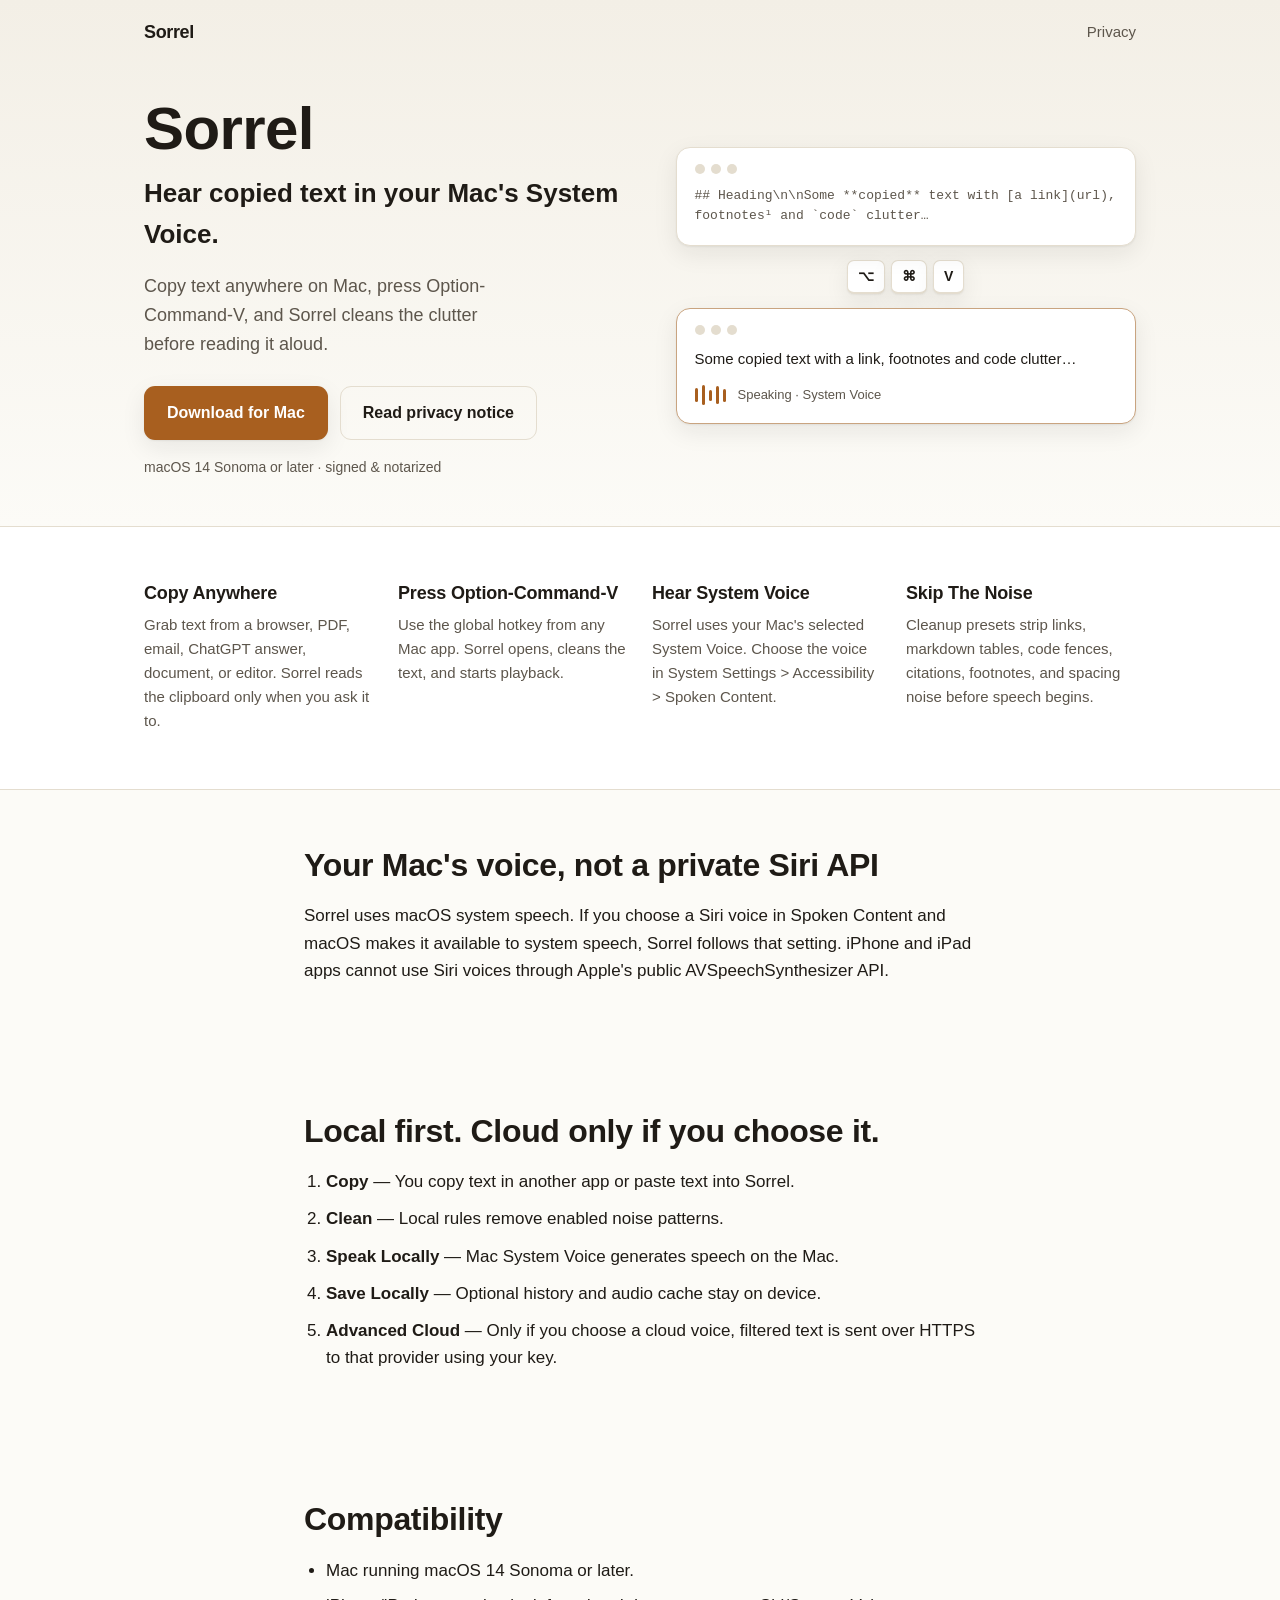
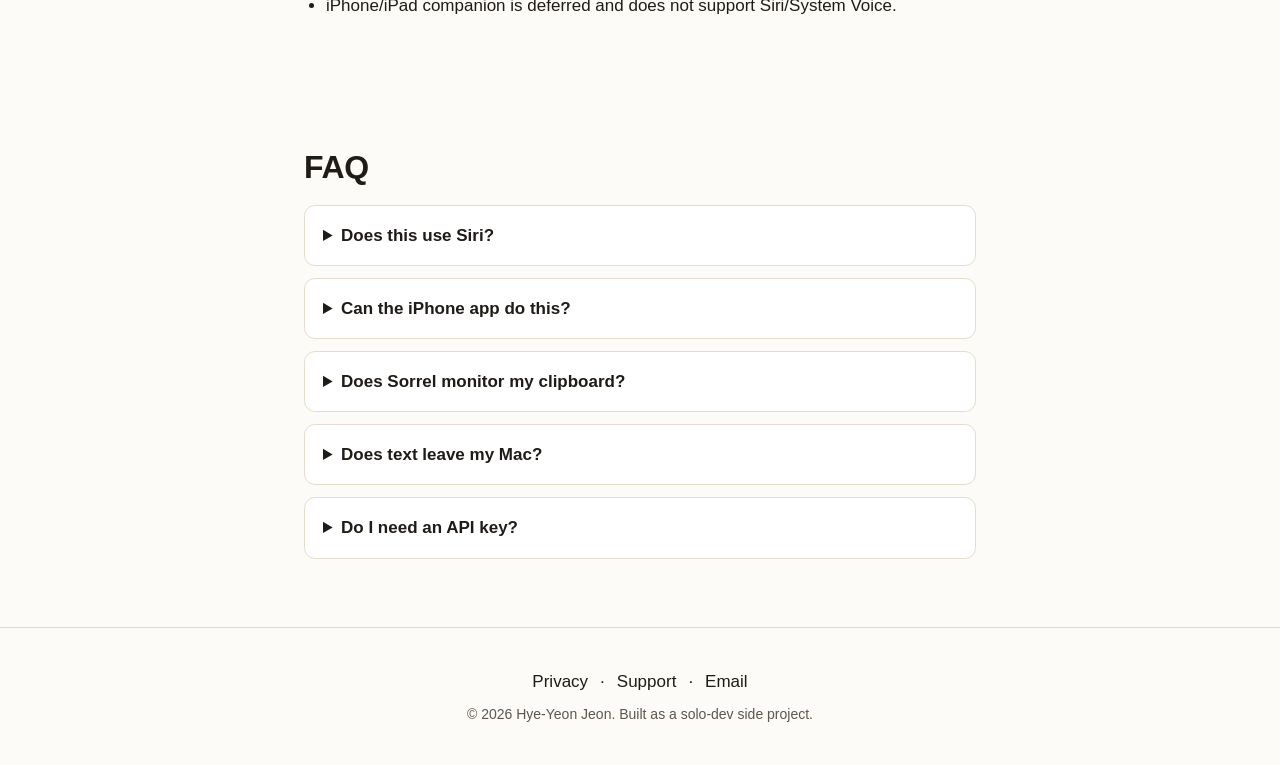
==== index.html @ 2a9714a9 "Sorrel landing page + downloads" ====
<!DOCTYPE html>
<html lang="en">
<head>
  <meta charset="UTF-8" />
  <meta name="viewport" content="width=device-width, initial-scale=1" />
  <title>Sorrel — Hear copied text in your Mac's System Voice</title>
  <meta name="description" content="Copy text anywhere on Mac, press Option-Command-V, and Sorrel cleans the clutter before reading it aloud in your Mac's selected System Voice." />
  <meta name="color-scheme" content="light dark" />
  <!-- Inline SVG favicon: a small speech/sound-wave glyph (no external file). -->
  <link rel="icon" href="data:image/svg+xml,%3Csvg xmlns='http://www.w3.org/2000/svg' viewBox='0 0 32 32'%3E%3Crect width='32' height='32' rx='7' fill='%23c47e3c'/%3E%3Cg fill='none' stroke='white' stroke-width='2.4' stroke-linecap='round'%3E%3Cpath d='M11 13v6'/%3E%3Cpath d='M16 9v14'/%3E%3Cpath d='M21 12v8'/%3E%3C/g%3E%3C/svg%3E" />
  <link rel="stylesheet" href="styles.css" />
</head>
<body>
  <a class="skip-link" href="#main">Skip to content</a>

  <header class="hero">
    <nav class="topbar" aria-label="Primary">
      <span class="wordmark">Sorrel</span>
      <a class="topbar-link" href="https://gist.github.com/CodeMonkeyDonkey/fe27798dce836ddfe4295ffdc6417165">Privacy</a>
    </nav>

    <div class="hero-inner">
      <div class="hero-copy">
        <h1>Sorrel</h1>
        <p class="subtitle">Hear copied text in your Mac's System Voice.</p>
        <p class="oneliner">Copy text anywhere on Mac, press Option-Command-V, and Sorrel cleans the clutter before reading it aloud.</p>
        <div class="cta-row">
          <a class="btn btn-primary" href="https://github.com/CodeMonkeyDonkey/sorrel-app/releases/latest/download/Sorrel.dmg">
            Download for Mac
          </a>
          <a class="btn btn-secondary" href="https://gist.github.com/CodeMonkeyDonkey/fe27798dce836ddfe4295ffdc6417165">
            Read privacy notice
          </a>
        </div>
        <p class="hero-note">macOS 14 Sonoma or later · signed &amp; notarized</p>
      </div>

      <!-- Self-contained CSS mockup of the workflow. Replace with a real
           screenshot (mac-hero-light.png / mac-hero-dark.png) when available. -->
      <div class="hero-mock" role="img"
           aria-label="A Mac window with copied article text, the Option-Command-V shortcut, and Sorrel reading the cleaned text aloud.">
        <div class="mock-window mock-source">
          <span class="mock-dots" aria-hidden="true"><i></i><i></i><i></i></span>
          <p class="mock-source-text">## Heading\n\nSome **copied** text with [a link](url),<br />footnotes¹ and `code` clutter…</p>
        </div>
        <div class="mock-key" aria-hidden="true"><kbd>⌥</kbd><kbd>⌘</kbd><kbd>V</kbd></div>
        <div class="mock-window mock-sorrel">
          <span class="mock-dots" aria-hidden="true"><i></i><i></i><i></i></span>
          <p class="mock-clean-text">Some copied text with a link, footnotes and code clutter…</p>
          <div class="mock-playing" aria-hidden="true">
            <span class="bar"></span><span class="bar"></span><span class="bar"></span><span class="bar"></span><span class="bar"></span>
            <span class="mock-playing-label">Speaking · System Voice</span>
          </div>
        </div>
      </div>
    </div>
  </header>

  <main id="main">
    <!-- Workflow band -->
    <section class="band" aria-labelledby="workflow-title">
      <h2 id="workflow-title" class="visually-hidden">How it works</h2>
      <ul class="workflow-grid">
        <li class="workflow-card">
          <h3>Copy Anywhere</h3>
          <p>Grab text from a browser, PDF, email, ChatGPT answer, document, or editor. Sorrel reads the clipboard only when you ask it to.</p>
        </li>
        <li class="workflow-card">
          <h3>Press Option-Command-V</h3>
          <p>Use the global hotkey from any Mac app. Sorrel opens, cleans the text, and starts playback.</p>
        </li>
        <li class="workflow-card">
          <h3>Hear System Voice</h3>
          <p>Sorrel uses your Mac's selected System Voice. Choose the voice in System Settings &gt; Accessibility &gt; Spoken Content.</p>
        </li>
        <li class="workflow-card">
          <h3>Skip The Noise</h3>
          <p>Cleanup presets strip links, markdown tables, code fences, citations, footnotes, and spacing noise before speech begins.</p>
        </li>
      </ul>
    </section>

    <!-- System Voice explanation -->
    <section class="prose" aria-labelledby="voice-title">
      <h2 id="voice-title">Your Mac's voice, not a private Siri API</h2>
      <p>Sorrel uses macOS system speech. If you choose a Siri voice in Spoken Content and macOS makes it available to system speech, Sorrel follows that setting. iPhone and iPad apps cannot use Siri voices through Apple's public AVSpeechSynthesizer API.</p>
    </section>

    <!-- Privacy flow -->
    <section class="prose" aria-labelledby="privacy-title">
      <h2 id="privacy-title">Local first. Cloud only if you choose it.</h2>
      <ol class="privacy-flow">
        <li><strong>Copy</strong> — You copy text in another app or paste text into Sorrel.</li>
        <li><strong>Clean</strong> — Local rules remove enabled noise patterns.</li>
        <li><strong>Speak Locally</strong> — Mac System Voice generates speech on the Mac.</li>
        <li><strong>Save Locally</strong> — Optional history and audio cache stay on device.</li>
        <li><strong>Advanced Cloud</strong> — Only if you choose a cloud voice, filtered text is sent over HTTPS to that provider using your key.</li>
      </ol>
    </section>

    <!-- Compatibility -->
    <section class="prose" aria-labelledby="compat-title">
      <h2 id="compat-title">Compatibility</h2>
      <ul class="plain-list">
        <li>Mac running macOS 14 Sonoma or later.</li>
        <li>iPhone/iPad companion is deferred and does not support Siri/System Voice.</li>
      </ul>
    </section>

    <!-- FAQ -->
    <section class="prose" aria-labelledby="faq-title">
      <h2 id="faq-title">FAQ</h2>
      <details>
        <summary>Does this use Siri?</summary>
        <p>Sorrel uses your Mac's selected System Voice. If that System Voice is a Siri voice and macOS exposes it to system speech, Sorrel follows that setting. It does not use a private Siri API.</p>
      </details>
      <details>
        <summary>Can the iPhone app do this?</summary>
        <p>No. Apple does not expose Siri voices to third-party iOS apps through AVSpeechSynthesizer. iOS can use Apple Enhanced/Premium voices, Personal Voice, or optional cloud voices.</p>
      </details>
      <details>
        <summary>Does Sorrel monitor my clipboard?</summary>
        <p>No. It reads the clipboard only when you paste, press the hotkey, use a command, or invoke a shortcut.</p>
      </details>
      <details>
        <summary>Does text leave my Mac?</summary>
        <p>Not for System Voice playback. Optional cloud voices send filtered text to the selected provider over HTTPS using your key.</p>
      </details>
      <details>
        <summary>Do I need an API key?</summary>
        <p>No. API keys are only for optional advanced cloud voices.</p>
      </details>
    </section>
  </main>

  <footer class="site-footer">
    <p class="footer-links">
      <a href="https://gist.github.com/CodeMonkeyDonkey/fe27798dce836ddfe4295ffdc6417165">Privacy</a>
      <span aria-hidden="true">·</span>
      <a href="mailto:me@julyskyfly.com">Support</a>
      <span aria-hidden="true">·</span>
      <a href="mailto:me@julyskyfly.com">Email</a>
    </p>
    <p class="copyright">© 2026 Hye-Yeon Jeon. Built as a solo-dev side project.</p>
  </footer>
</body>
</html>
---- styles.css ----
/* Sorrel landing page — plain CSS, system fonts, light + dark.
   No external fonts, no JS, no tracking. Accent echoes the app's warm palette. */

:root {
  --bg: #fcfbf7;
  --surface: #ffffff;
  --surface-2: #f3efe6;
  --text: #1f1b16;
  --text-muted: #5d564c;
  --border: #e4ddcf;
  --accent: #a85f1f;          /* AA-contrast warm accent on light */
  --accent-ink: #ffffff;
  --shadow: 0 1px 2px rgba(31, 27, 22, .06), 0 8px 24px rgba(31, 27, 22, .08);
  --radius: 14px;
  --maxw: 1040px;
  --font: -apple-system, BlinkMacSystemFont, "Segoe UI", Roboto, Helvetica, Arial, sans-serif;
}

@media (prefers-color-scheme: dark) {
  :root {
    --bg: #14110d;
    --surface: #1d1916;
    --surface-2: #24201b;
    --text: #f1ece3;
    --text-muted: #b7ad9e;
    --border: #322c25;
    --accent: #e0974a;        /* AA-contrast warm accent on dark */
    --accent-ink: #1a1206;
    --shadow: 0 1px 2px rgba(0, 0, 0, .4), 0 10px 30px rgba(0, 0, 0, .45);
  }
}

* { box-sizing: border-box; }

html { -webkit-text-size-adjust: 100%; }

body {
  margin: 0;
  font-family: var(--font);
  font-size: 17px;
  line-height: 1.6;
  color: var(--text);
  background: var(--bg);
  -webkit-font-smoothing: antialiased;
}

h1, h2, h3 { line-height: 1.2; letter-spacing: -0.01em; }

a { color: var(--accent); }

/* Focus + skip link (accessibility) */
:focus-visible { outline: 3px solid var(--accent); outline-offset: 2px; border-radius: 4px; }
.skip-link {
  position: absolute; left: -999px; top: 0;
  background: var(--accent); color: var(--accent-ink);
  padding: 10px 16px; border-radius: 0 0 8px 0; z-index: 10; text-decoration: none;
}
.skip-link:focus { left: 0; }

.visually-hidden {
  position: absolute !important; width: 1px; height: 1px;
  padding: 0; margin: -1px; overflow: hidden; clip: rect(0 0 0 0); white-space: nowrap; border: 0;
}

/* ---------- Hero ---------- */
.hero {
  background: linear-gradient(180deg, var(--surface-2), var(--bg));
  border-bottom: 1px solid var(--border);
  padding-bottom: 48px;
}
.topbar {
  max-width: var(--maxw); margin: 0 auto; padding: 18px 24px;
  display: flex; align-items: center; justify-content: space-between;
}
.wordmark { font-weight: 700; font-size: 18px; letter-spacing: -0.02em; }
.topbar-link { font-size: 15px; color: var(--text-muted); text-decoration: none; }
.topbar-link:hover { color: var(--text); }

.hero-inner {
  max-width: var(--maxw); margin: 0 auto; padding: 28px 24px 0;
  display: grid; grid-template-columns: 1.05fr 1fr; gap: 48px; align-items: center;
}
.hero-copy h1 { font-size: clamp(40px, 6vw, 60px); margin: 0 0 8px; }
.subtitle { font-size: clamp(20px, 2.6vw, 26px); font-weight: 600; margin: 0 0 16px; }
.oneliner { font-size: 18px; color: var(--text-muted); margin: 0 0 28px; max-width: 38ch; }

.cta-row { display: flex; flex-wrap: wrap; gap: 12px; align-items: center; }
.btn {
  display: inline-block; font-weight: 600; font-size: 16px; text-decoration: none;
  padding: 13px 22px; border-radius: 11px; border: 1px solid transparent; transition: transform .04s ease;
}
.btn:active { transform: translateY(1px); }
.btn-primary { background: var(--accent); color: var(--accent-ink); box-shadow: var(--shadow); }
.btn-primary:hover { filter: brightness(1.05); }
.btn-secondary { background: transparent; color: var(--text); border-color: var(--border); }
.btn-secondary:hover { background: var(--surface); }
.hero-note { font-size: 14px; color: var(--text-muted); margin: 16px 0 0; }

/* Hero mockup (CSS-only; swap for a real screenshot later) */
.hero-mock { display: grid; gap: 14px; }
.mock-window {
  background: var(--surface); border: 1px solid var(--border); border-radius: var(--radius);
  box-shadow: var(--shadow); padding: 16px 18px 18px; position: relative;
}
.mock-dots { display: flex; gap: 6px; margin-bottom: 12px; }
.mock-dots i { width: 10px; height: 10px; border-radius: 50%; background: var(--border); display: block; }
.mock-source-text { font-family: ui-monospace, "SF Mono", Menlo, monospace; font-size: 13px; color: var(--text-muted); margin: 0; white-space: pre-wrap; }
.mock-sorrel { border-color: color-mix(in srgb, var(--accent) 45%, var(--border)); }
.mock-clean-text { font-size: 15px; margin: 0 0 14px; }
.mock-key { display: flex; gap: 6px; justify-content: center; }
.mock-key kbd {
  font-family: var(--font); font-size: 14px; font-weight: 600;
  background: var(--surface); border: 1px solid var(--border); border-bottom-width: 2px;
  border-radius: 7px; padding: 4px 10px; color: var(--text); box-shadow: var(--shadow);
}
.mock-playing { display: flex; align-items: center; gap: 4px; }
.mock-playing .bar { width: 3px; height: 14px; background: var(--accent); border-radius: 2px; animation: eq 1s ease-in-out infinite; }
.mock-playing .bar:nth-child(2) { animation-delay: .15s; height: 20px; }
.mock-playing .bar:nth-child(3) { animation-delay: .3s; height: 11px; }
.mock-playing .bar:nth-child(4) { animation-delay: .45s; height: 18px; }
.mock-playing .bar:nth-child(5) { animation-delay: .6s; height: 13px; }
.mock-playing-label { font-size: 13px; color: var(--text-muted); margin-left: 8px; }
@keyframes eq { 0%, 100% { transform: scaleY(.5); } 50% { transform: scaleY(1); } }
@media (prefers-reduced-motion: reduce) { .mock-playing .bar { animation: none; } }

/* ---------- Workflow band ---------- */
.band { background: var(--surface); border-bottom: 1px solid var(--border); }
.workflow-grid {
  max-width: var(--maxw); margin: 0 auto; padding: 56px 24px; list-style: none;
  display: grid; grid-template-columns: repeat(4, 1fr); gap: 24px;
}
.workflow-card h3 { font-size: 18px; margin: 0 0 8px; }
.workflow-card p { font-size: 15px; color: var(--text-muted); margin: 0; }

/* ---------- Prose sections ---------- */
.prose { max-width: 720px; margin: 0 auto; padding: 56px 24px; }
.prose h2 { font-size: clamp(24px, 3.4vw, 32px); margin: 0 0 18px; }
.prose p { margin: 0 0 16px; }
.privacy-flow { padding-left: 22px; }
.privacy-flow li { margin-bottom: 10px; }
.plain-list { padding-left: 22px; }
.plain-list li { margin-bottom: 8px; }

details {
  border: 1px solid var(--border); border-radius: 11px; padding: 4px 18px; margin-bottom: 12px; background: var(--surface);
}
summary { font-weight: 600; cursor: pointer; padding: 12px 0; list-style-position: inside; }
details[open] summary { border-bottom: 1px solid var(--border); margin-bottom: 12px; }
details p { color: var(--text-muted); margin: 0 0 14px; }

/* ---------- Footer ---------- */
.site-footer { border-top: 1px solid var(--border); padding: 40px 24px; text-align: center; }
.footer-links { margin: 0 0 8px; display: flex; gap: 12px; justify-content: center; flex-wrap: wrap; }
.footer-links a { color: var(--text); text-decoration: none; }
.footer-links a:hover { color: var(--accent); text-decoration: underline; }
.copyright { font-size: 14px; color: var(--text-muted); margin: 0; }

/* ---------- Responsive ---------- */
@media (max-width: 860px) {
  .hero-inner { grid-template-columns: 1fr; gap: 36px; }
  .workflow-grid { grid-template-columns: repeat(2, 1fr); }
}
@media (max-width: 520px) {
  .workflow-grid { grid-template-columns: 1fr; padding: 40px 24px; }
  .cta-row { flex-direction: column; align-items: stretch; }
  .btn { text-align: center; }
}
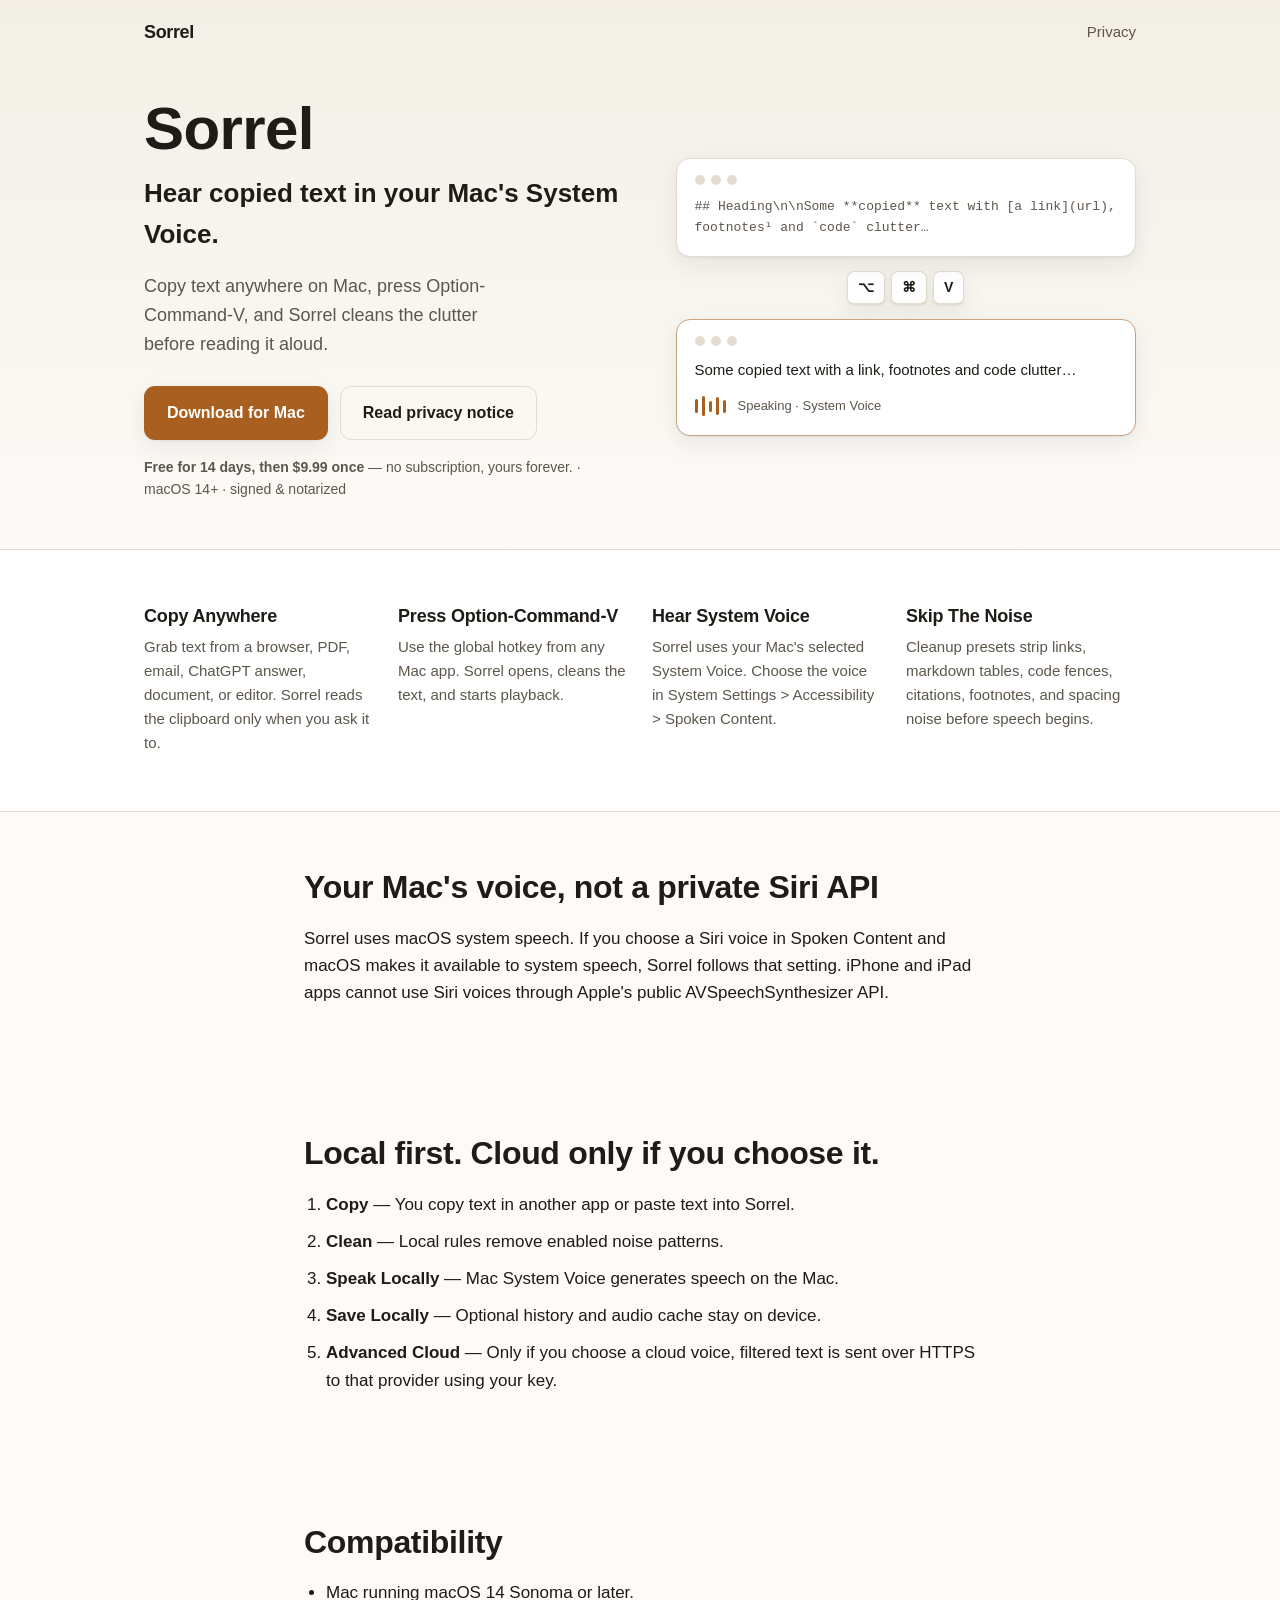
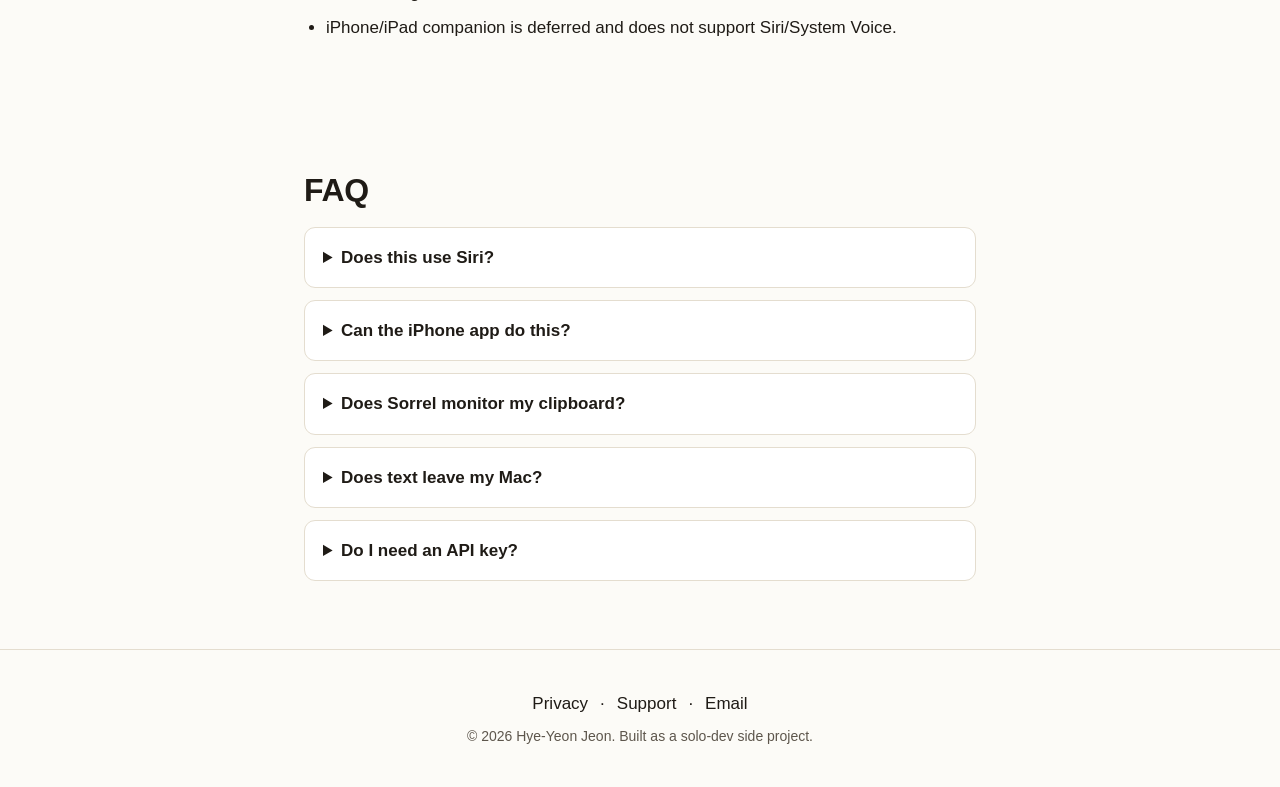
==== commit 50e960e1: "Update landing page: free-trial + price line" ====
--- a/index.html
+++ b/index.html
@@ -32,7 +32,7 @@
             Read privacy notice
           </a>
         </div>
-        <p class="hero-note">macOS 14 Sonoma or later · signed &amp; notarized</p>
+        <p class="hero-note"><strong>Free for 14 days, then $9.99 once</strong> — no subscription, yours forever. · macOS 14+ · signed &amp; notarized</p>
       </div>
 
       <!-- Self-contained CSS mockup of the workflow. Replace with a real
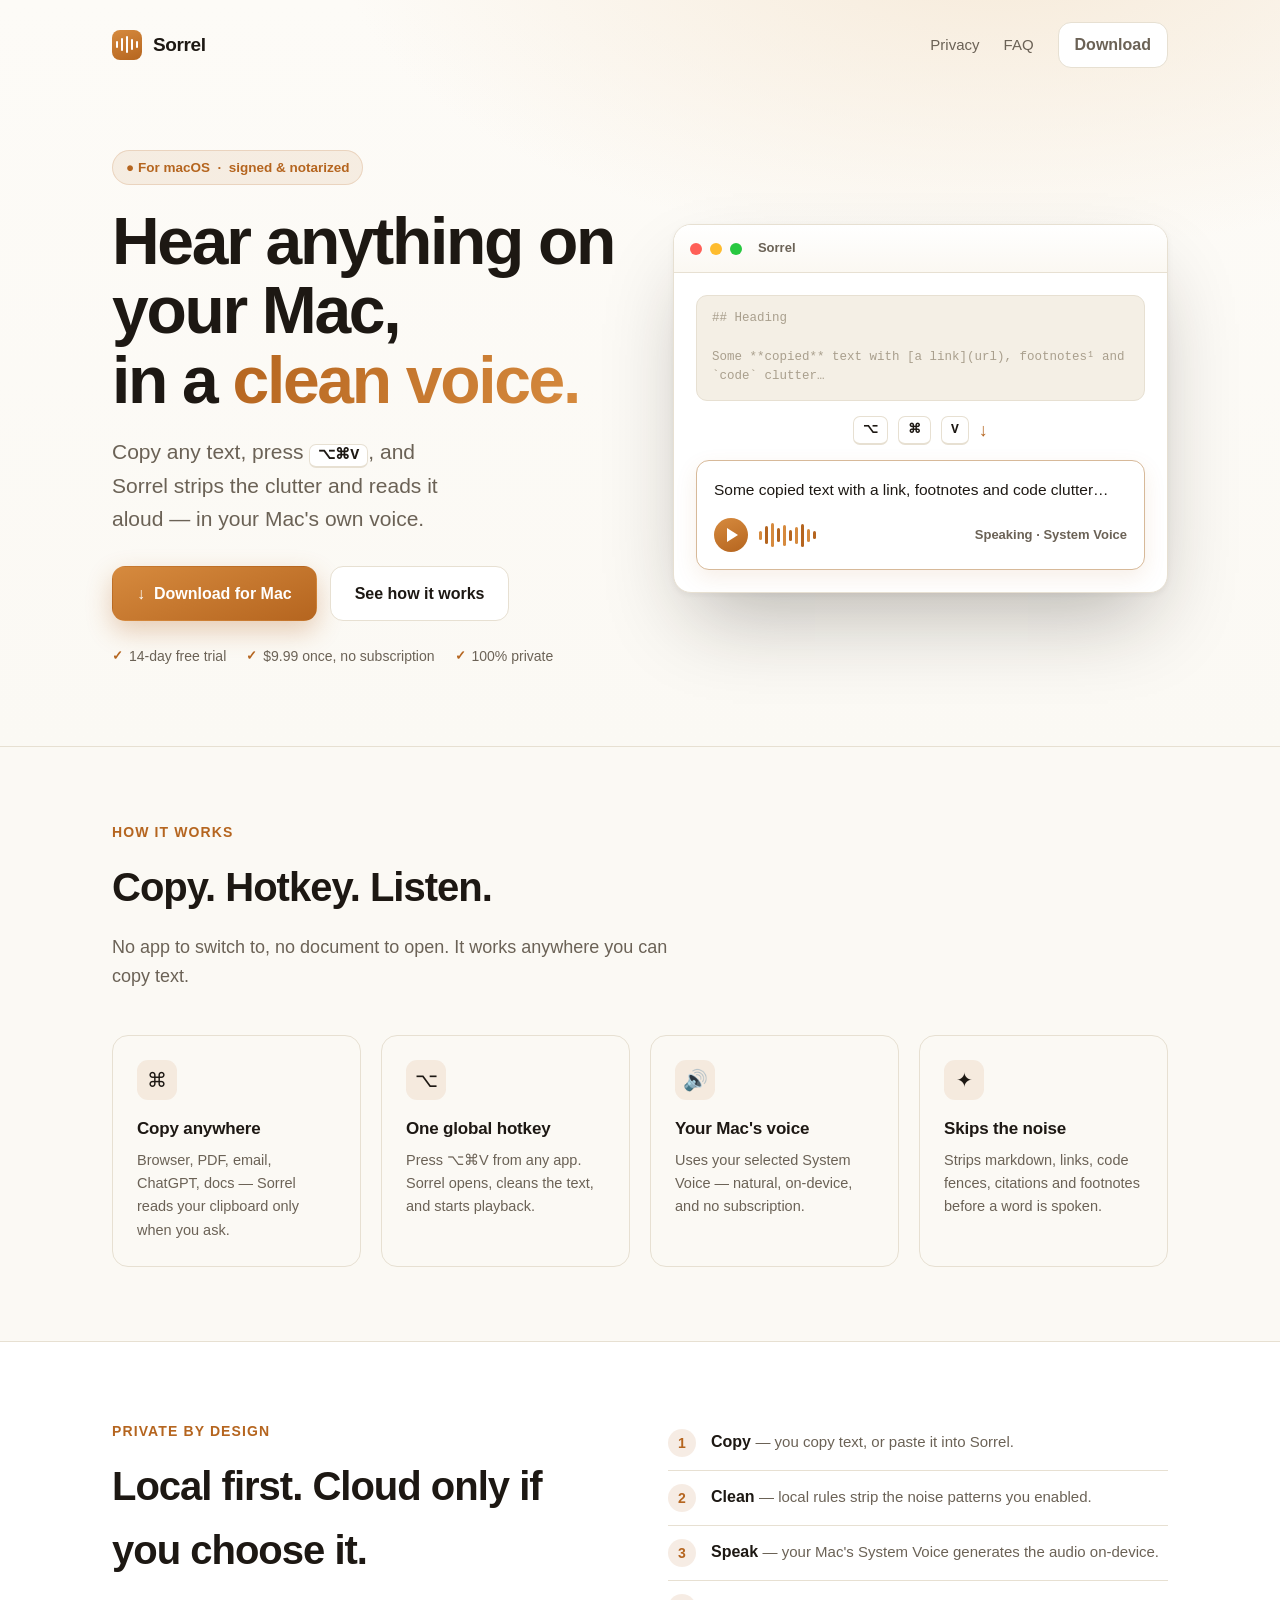
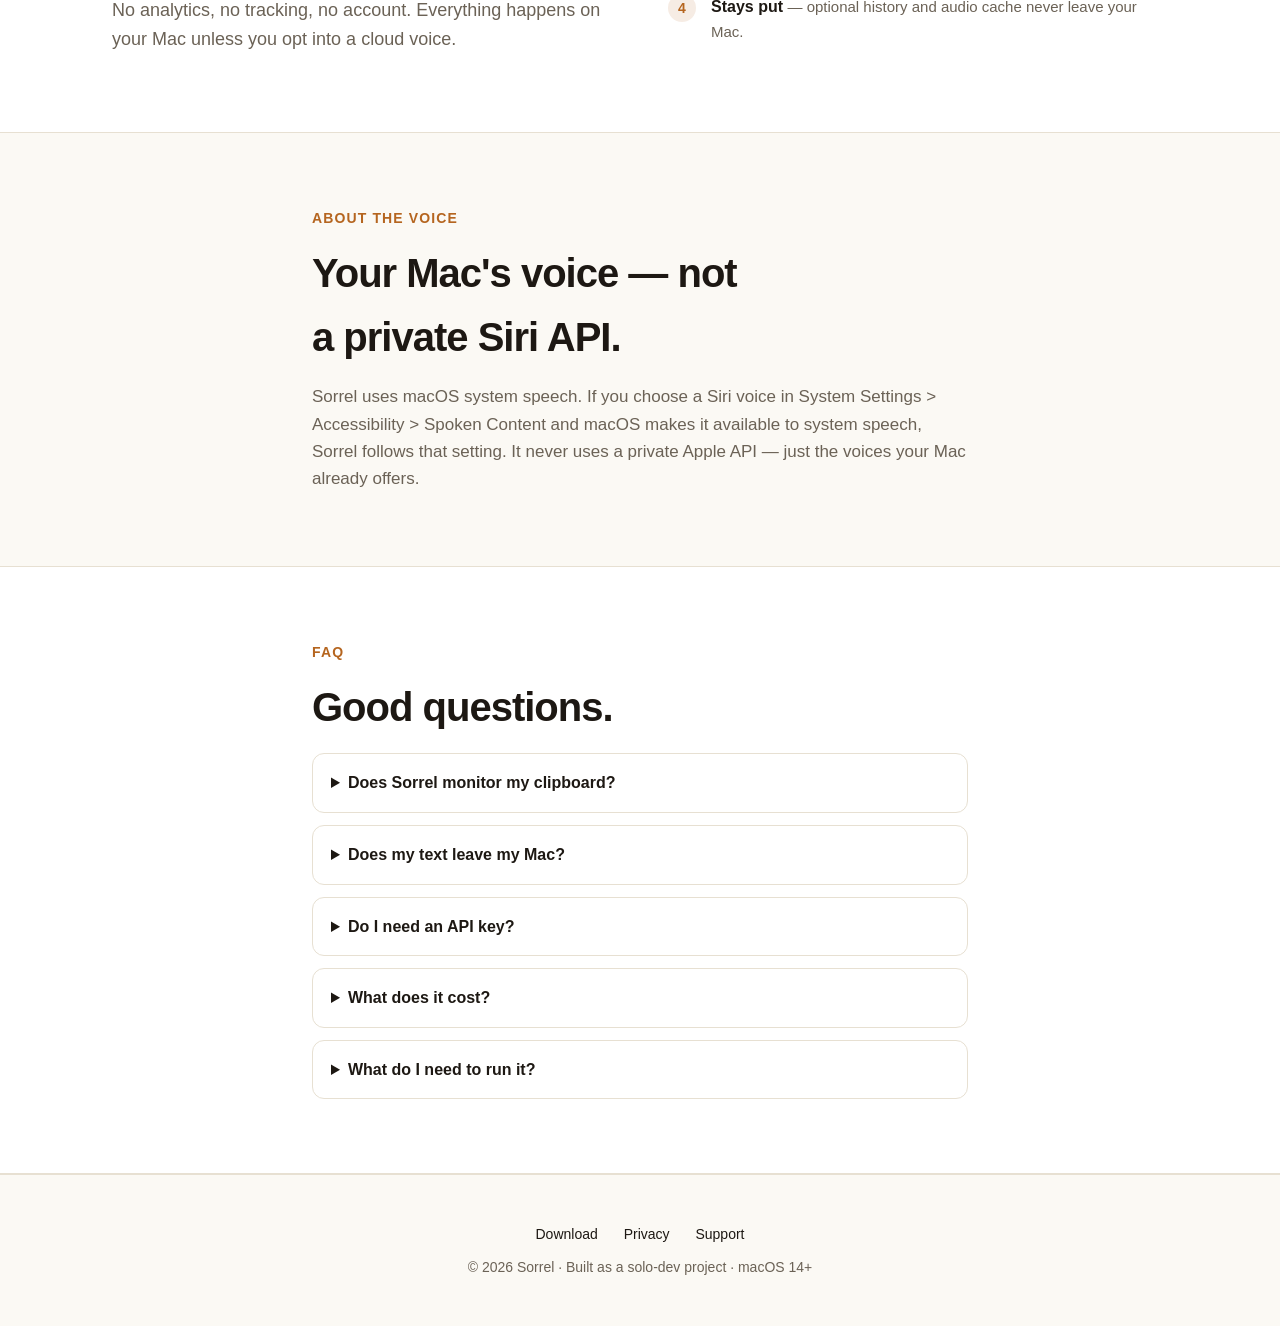
==== commit b9130793: "Premium landing page redesign" ====
--- a/index.html
+++ b/index.html
@@ -1,147 +1,221 @@
 <!DOCTYPE html>
-<html lang="en">
-<head>
+<html lang="en"><head>
   <meta charset="UTF-8" />
   <meta name="viewport" content="width=device-width, initial-scale=1" />
   <title>Sorrel — Hear copied text in your Mac's System Voice</title>
-  <meta name="description" content="Copy text anywhere on Mac, press Option-Command-V, and Sorrel cleans the clutter before reading it aloud in your Mac's selected System Voice." />
-  <meta name="color-scheme" content="light dark" />
-  <!-- Inline SVG favicon: a small speech/sound-wave glyph (no external file). -->
-  <link rel="icon" href="data:image/svg+xml,%3Csvg xmlns='http://www.w3.org/2000/svg' viewBox='0 0 32 32'%3E%3Crect width='32' height='32' rx='7' fill='%23c47e3c'/%3E%3Cg fill='none' stroke='white' stroke-width='2.4' stroke-linecap='round'%3E%3Cpath d='M11 13v6'/%3E%3Cpath d='M16 9v14'/%3E%3Cpath d='M21 12v8'/%3E%3C/g%3E%3C/svg%3E" />
-  <link rel="stylesheet" href="styles.css" />
-</head>
+  <meta name="description" content="Copy text anywhere on Mac, press Option-Command-V, and Sorrel strips the clutter before reading it aloud in your Mac's own voice. Free for 14 days, then $9.99 once — no subscription, fully private." />
+  <meta name="color-scheme" content="light" />
+  <link rel="canonical" href="https://sorrelreader.com/" />
+  <meta property="og:type" content="website" />
+  <meta property="og:url" content="https://sorrelreader.com/" />
+  <meta property="og:title" content="Sorrel — Hear copied text in your Mac's System Voice" />
+  <meta property="og:description" content="Copy any text on Mac, press ⌥⌘V, and Sorrel reads it aloud — clutter stripped. Free for 14 days, then $9.99 once, no subscription." />
+  <meta property="og:image" content="https://sorrelreader.com/og-image.png" />
+  <meta name="twitter:card" content="summary_large_image" />
+  <meta name="twitter:title" content="Sorrel — Hear copied text in your Mac's System Voice" />
+  <meta name="twitter:description" content="Press ⌥⌘V and Sorrel reads any copied text aloud — clutter stripped. $9.99 once, no subscription, fully private." />
+  <meta name="twitter:image" content="https://sorrelreader.com/og-image.png" />
+  <link rel="icon" href="data:image/svg+xml,%3Csvg xmlns='http://www.w3.org/2000/svg' viewBox='0 0 32 32'%3E%3Crect width='32' height='32' rx='8' fill='%23b5651f'/%3E%3Cg fill='none' stroke='white' stroke-width='2.4' stroke-linecap='round'%3E%3Cpath d='M11 13v6'/%3E%3Cpath d='M16 9v14'/%3E%3Cpath d='M21 12v8'/%3E%3C/g%3E%3C/svg%3E" />
+<style>
+  :root{
+    --bg:#fbf9f4;--surface:#ffffff;--surface-2:#f4efe5;--ink:#1d1813;--muted:#6b6256;
+    --border:#e7e0d2;--accent:#b5651f;--accent-2:#d68a3e;--accent-ink:#fff;
+    --font:-apple-system,BlinkMacSystemFont,"SF Pro Display","Segoe UI",Roboto,Helvetica,Arial,sans-serif;
+    --mono:ui-monospace,"SF Mono",Menlo,monospace;--maxw:1120px;
+  }
+  *{box-sizing:border-box;margin:0;padding:0;}
+  body{font-family:var(--font);color:var(--ink);background:var(--bg);-webkit-font-smoothing:antialiased;line-height:1.6;}
+  a{color:var(--accent);}
+  .wrap{max-width:var(--maxw);margin:0 auto;padding:0 32px;}
+  .skip{position:absolute;left:-999px;}.skip:focus{left:8px;top:8px;background:var(--accent);color:#fff;padding:10px 14px;border-radius:8px;z-index:20;text-decoration:none;}
+  :focus-visible{outline:3px solid var(--accent);outline-offset:2px;border-radius:4px;}
+
+  nav{display:flex;align-items:center;justify-content:space-between;padding:22px 0;}
+  .brand{display:flex;align-items:center;gap:11px;font-weight:700;font-size:19px;letter-spacing:-.02em;color:var(--ink);text-decoration:none;}
+  .brand .ico{width:30px;height:30px;border-radius:8px;background:linear-gradient(160deg,var(--accent-2),var(--accent));display:flex;align-items:center;justify-content:center;}
+  .brand .ico span{display:flex;gap:2.5px;align-items:center;}
+  .brand .ico i{width:2.6px;border-radius:2px;background:#fff;display:block;}
+  .brand .ico i:nth-child(1){height:7px}.brand .ico i:nth-child(2){height:13px}.brand .ico i:nth-child(3){height:17px}.brand .ico i:nth-child(4){height:11px}.brand .ico i:nth-child(5){height:7px}
+  .nav-links{display:flex;align-items:center;gap:24px;font-size:15px;}
+  .nav-links a{color:var(--muted);text-decoration:none;}.nav-links a:hover{color:var(--ink);}
+
+  .hero{position:relative;overflow:hidden;border-bottom:1px solid var(--border);
+        background:radial-gradient(1100px 520px at 78% -8%,#f6ead9 0%,rgba(246,234,217,0) 60%),linear-gradient(180deg,#fdfbf7,var(--bg));}
+  .hero-grid{display:grid;grid-template-columns:1.02fr 1fr;gap:56px;align-items:center;padding:60px 0 78px;}
+  .eyebrow{display:inline-flex;align-items:center;gap:8px;font-size:13.5px;font-weight:600;color:var(--accent);
+           background:rgba(181,101,31,.09);border:1px solid rgba(181,101,31,.18);padding:6px 13px;border-radius:999px;margin-bottom:22px;}
+  h1{font-size:clamp(42px,5.2vw,66px);line-height:1.05;letter-spacing:-.035em;font-weight:800;margin-bottom:20px;}
+  h1 .grad{background:linear-gradient(120deg,var(--accent),var(--accent-2));-webkit-background-clip:text;background-clip:text;color:transparent;}
+  .lede{font-size:21px;color:var(--muted);max-width:31ch;margin-bottom:30px;}
+  .lede kbd{font-family:var(--mono);font-size:15px;font-weight:700;color:var(--ink);background:#fff;border:1px solid var(--border);border-bottom-width:2px;border-radius:7px;padding:2px 8px;}
+  .cta{display:flex;gap:13px;align-items:center;flex-wrap:wrap;}
+  .btn{font-weight:650;font-size:16px;text-decoration:none;padding:14px 24px;border-radius:13px;border:1px solid transparent;display:inline-flex;align-items:center;gap:9px;transition:transform .05s ease;}
+  .btn:active{transform:translateY(1px);}
+  .btn-primary{background:linear-gradient(160deg,var(--accent-2),var(--accent));color:var(--accent-ink);box-shadow:0 10px 26px rgba(181,101,31,.30);}
+  .btn-ghost{background:#fff;color:var(--ink);border-color:var(--border);}
+  .trust{margin-top:24px;font-size:14px;color:var(--muted);display:flex;gap:9px 20px;flex-wrap:wrap;}
+  .ti{display:inline-flex;align-items:center;gap:6px;white-space:nowrap;}
+  .ti b{color:var(--accent);font-weight:800;font-size:13px;}
+
+  .app{background:var(--surface);border:1px solid var(--border);border-radius:18px;box-shadow:0 2px 6px rgba(31,24,15,.05),0 40px 80px -20px rgba(31,24,15,.30);overflow:hidden;}
+  .titlebar{display:flex;align-items:center;gap:8px;padding:13px 16px;background:linear-gradient(180deg,#fff,#fbf8f2);border-bottom:1px solid var(--border);}
+  .tl{width:12px;height:12px;border-radius:50%;}.tl.r{background:#ff5f57}.tl.y{background:#febc2e}.tl.g{background:#28c840}
+  .titlebar .t{margin-left:8px;font-size:13px;color:var(--muted);font-weight:600;}
+  .app-body{padding:22px;}
+  .src{font-family:var(--mono);font-size:12.5px;color:#a99f8d;background:var(--surface-2);border:1px solid var(--border);border-radius:11px;padding:13px 15px;line-height:1.55;}
+  .flowrow{display:flex;align-items:center;justify-content:center;gap:10px;margin:15px 0;}
+  .flowrow kbd{font-family:var(--mono);font-size:13px;font-weight:700;background:#fff;border:1px solid var(--border);border-bottom-width:2px;border-radius:7px;padding:3px 9px;}
+  .flowrow .arr{color:var(--accent);font-size:18px;}
+  .clean{background:#fff;border:1.5px solid color-mix(in srgb,var(--accent) 32%,var(--border));border-radius:13px;padding:17px;box-shadow:0 8px 22px rgba(181,101,31,.10);}
+  .clean p{font-size:15.5px;color:var(--ink);margin-bottom:15px;}
+  .player{display:flex;align-items:center;gap:11px;}
+  .play{width:34px;height:34px;border-radius:50%;background:linear-gradient(160deg,var(--accent-2),var(--accent));display:flex;align-items:center;justify-content:center;flex:0 0 auto;}
+  .play::before{content:"";border-left:11px solid #fff;border-top:7px solid transparent;border-bottom:7px solid transparent;margin-left:3px;}
+  .wave{display:flex;align-items:center;gap:3px;height:26px;flex:1;}
+  .wave i{width:3px;border-radius:2px;background:var(--accent);display:block;}.wave i:nth-child(odd){background:var(--accent-2);}
+  .plabel{font-size:13px;color:var(--muted);font-weight:600;white-space:nowrap;}
+
+  .section{padding:74px 0;}
+  .section.alt{background:var(--surface);border-top:1px solid var(--border);border-bottom:1px solid var(--border);}
+  .kicker{font-size:14px;font-weight:700;color:var(--accent);text-transform:uppercase;letter-spacing:.08em;margin-bottom:12px;}
+  .section h2{font-size:clamp(28px,3.6vw,40px);letter-spacing:-.025em;font-weight:800;max-width:20ch;margin-bottom:14px;}
+  .section .sub{font-size:18px;color:var(--muted);max-width:56ch;}
+  .cards{display:grid;grid-template-columns:repeat(4,1fr);gap:20px;margin-top:44px;}
+  .card{background:var(--bg);border:1px solid var(--border);border-radius:16px;padding:24px;}
+  .section.alt .card{background:var(--surface-2);}
+  .card .cico{width:40px;height:40px;border-radius:11px;background:rgba(181,101,31,.10);display:flex;align-items:center;justify-content:center;font-size:20px;margin-bottom:15px;}
+  .card h3{font-size:17px;letter-spacing:-.01em;margin-bottom:7px;}
+  .card p{font-size:14.5px;color:var(--muted);}
+
+  .two{display:grid;grid-template-columns:1fr 1fr;gap:56px;align-items:center;}
+  .priv ol{list-style:none;counter-reset:s;}
+  .priv li{counter-increment:s;display:flex;gap:15px;padding:13px 0;border-bottom:1px solid var(--border);}
+  .priv li:last-child{border-bottom:0;}
+  .priv li::before{content:counter(s);flex:0 0 auto;width:28px;height:28px;border-radius:50%;background:rgba(181,101,31,.12);color:var(--accent);font-weight:700;font-size:14px;display:flex;align-items:center;justify-content:center;}
+  .priv li b{font-weight:650;}.priv li span{color:var(--muted);font-size:15px;}
+
+  .narrow{max-width:720px;}
+  .narrow p{font-size:17px;color:var(--muted);margin-top:14px;}
+  details{border:1px solid var(--border);border-radius:12px;padding:2px 18px;margin-top:12px;background:var(--surface);}
+  summary{font-weight:650;cursor:pointer;padding:14px 0;font-size:16px;}
+  details[open] summary{border-bottom:1px solid var(--border);margin-bottom:12px;}
+  details p{color:var(--muted);font-size:15px;margin:0 0 14px;}
+
+  footer{padding:48px 0;text-align:center;border-top:1px solid var(--border);color:var(--muted);font-size:14px;}
+  footer .flinks{margin-bottom:10px;}
+  footer a{color:var(--ink);text-decoration:none;margin:0 11px;}footer a:hover{color:var(--accent);}
+
+  @media (max-width:880px){
+    .hero-grid,.two{grid-template-columns:1fr;gap:40px;}
+    .cards{grid-template-columns:repeat(2,1fr);}
+    .nav-links .hidem{display:none;}
+  }
+  @media (max-width:520px){.cards{grid-template-columns:1fr;}.cta{flex-direction:column;align-items:stretch;}.btn{justify-content:center;}}
+</style></head>
 <body>
-  <a class="skip-link" href="#main">Skip to content</a>
-
+  <a class="skip" href="#how">Skip to content</a>
   <header class="hero">
-    <nav class="topbar" aria-label="Primary">
-      <span class="wordmark">Sorrel</span>
-      <a class="topbar-link" href="https://gist.github.com/CodeMonkeyDonkey/fe27798dce836ddfe4295ffdc6417165">Privacy</a>
-    </nav>
-
-    <div class="hero-inner">
-      <div class="hero-copy">
-        <h1>Sorrel</h1>
-        <p class="subtitle">Hear copied text in your Mac's System Voice.</p>
-        <p class="oneliner">Copy text anywhere on Mac, press Option-Command-V, and Sorrel cleans the clutter before reading it aloud.</p>
-        <div class="cta-row">
-          <a class="btn btn-primary" href="https://github.com/CodeMonkeyDonkey/sorrel-app/releases/latest/download/Sorrel.dmg">
-            Download for Mac
-          </a>
-          <a class="btn btn-secondary" href="https://gist.github.com/CodeMonkeyDonkey/fe27798dce836ddfe4295ffdc6417165">
-            Read privacy notice
-          </a>
-        </div>
-        <p class="hero-note"><strong>Free for 14 days, then $9.99 once</strong> — no subscription, yours forever. · macOS 14+ · signed &amp; notarized</p>
-      </div>
-
-      <!-- Self-contained CSS mockup of the workflow. Replace with a real
-           screenshot (mac-hero-light.png / mac-hero-dark.png) when available. -->
-      <div class="hero-mock" role="img"
-           aria-label="A Mac window with copied article text, the Option-Command-V shortcut, and Sorrel reading the cleaned text aloud.">
-        <div class="mock-window mock-source">
-          <span class="mock-dots" aria-hidden="true"><i></i><i></i><i></i></span>
-          <p class="mock-source-text">## Heading\n\nSome **copied** text with [a link](url),<br />footnotes¹ and `code` clutter…</p>
-        </div>
-        <div class="mock-key" aria-hidden="true"><kbd>⌥</kbd><kbd>⌘</kbd><kbd>V</kbd></div>
-        <div class="mock-window mock-sorrel">
-          <span class="mock-dots" aria-hidden="true"><i></i><i></i><i></i></span>
-          <p class="mock-clean-text">Some copied text with a link, footnotes and code clutter…</p>
-          <div class="mock-playing" aria-hidden="true">
-            <span class="bar"></span><span class="bar"></span><span class="bar"></span><span class="bar"></span><span class="bar"></span>
-            <span class="mock-playing-label">Speaking · System Voice</span>
+    <div class="wrap">
+      <nav>
+        <a class="brand" href="/"><span class="ico"><span><i></i><i></i><i></i><i></i><i></i></span></span>Sorrel</a>
+        <div class="nav-links">
+          <a class="hidem" href="https://gist.github.com/CodeMonkeyDonkey/fe27798dce836ddfe4295ffdc6417165">Privacy</a>
+          <a class="hidem" href="#faq">FAQ</a>
+          <a class="btn btn-ghost" style="padding:9px 16px" href="https://github.com/CodeMonkeyDonkey/sorrel-app/releases/latest/download/Sorrel.dmg">Download</a>
+        </div>
+      </nav>
+      <div class="hero-grid">
+        <div>
+          <span class="eyebrow">● For macOS &nbsp;·&nbsp; signed &amp; notarized</span>
+          <h1>Hear anything on your Mac,<br>in a <span class="grad">clean voice.</span></h1>
+          <p class="lede">Copy any text, press <kbd>⌥⌘V</kbd>, and Sorrel strips the clutter and reads it aloud — in your Mac's own voice.</p>
+          <div class="cta">
+            <a class="btn btn-primary" href="https://github.com/CodeMonkeyDonkey/sorrel-app/releases/latest/download/Sorrel.dmg">↓&nbsp; Download for Mac</a>
+            <a class="btn btn-ghost" href="#how">See how it works</a>
+          </div>
+          <div class="trust"><span class="ti"><b>✓</b> 14-day free trial</span><span class="ti"><b>✓</b> $9.99 once, no subscription</span><span class="ti"><b>✓</b> 100% private</span></div>
+        </div>
+        <div class="app">
+          <div class="titlebar"><span class="tl r"></span><span class="tl y"></span><span class="tl g"></span><span class="t">Sorrel</span></div>
+          <div class="app-body">
+            <div class="src">## Heading<br><br>Some **copied** text with [a link](url), footnotes¹ and `code` clutter…</div>
+            <div class="flowrow"><kbd>⌥</kbd><kbd>⌘</kbd><kbd>V</kbd><span class="arr">↓</span></div>
+            <div class="clean">
+              <p>Some copied text with a link, footnotes and code clutter…</p>
+              <div class="player">
+                <span class="play"></span>
+                <span class="wave"><i style="height:9px"></i><i style="height:18px"></i><i style="height:24px"></i><i style="height:14px"></i><i style="height:21px"></i><i style="height:11px"></i><i style="height:17px"></i><i style="height:23px"></i><i style="height:13px"></i><i style="height:8px"></i></span>
+                <span class="plabel">Speaking · System Voice</span>
+              </div>
+            </div>
           </div>
         </div>
       </div>
     </div>
   </header>
 
-  <main id="main">
-    <!-- Workflow band -->
-    <section class="band" aria-labelledby="workflow-title">
-      <h2 id="workflow-title" class="visually-hidden">How it works</h2>
-      <ul class="workflow-grid">
-        <li class="workflow-card">
-          <h3>Copy Anywhere</h3>
-          <p>Grab text from a browser, PDF, email, ChatGPT answer, document, or editor. Sorrel reads the clipboard only when you ask it to.</p>
-        </li>
-        <li class="workflow-card">
-          <h3>Press Option-Command-V</h3>
-          <p>Use the global hotkey from any Mac app. Sorrel opens, cleans the text, and starts playback.</p>
-        </li>
-        <li class="workflow-card">
-          <h3>Hear System Voice</h3>
-          <p>Sorrel uses your Mac's selected System Voice. Choose the voice in System Settings &gt; Accessibility &gt; Spoken Content.</p>
-        </li>
-        <li class="workflow-card">
-          <h3>Skip The Noise</h3>
-          <p>Cleanup presets strip links, markdown tables, code fences, citations, footnotes, and spacing noise before speech begins.</p>
-        </li>
-      </ul>
-    </section>
-
-    <!-- System Voice explanation -->
-    <section class="prose" aria-labelledby="voice-title">
-      <h2 id="voice-title">Your Mac's voice, not a private Siri API</h2>
-      <p>Sorrel uses macOS system speech. If you choose a Siri voice in Spoken Content and macOS makes it available to system speech, Sorrel follows that setting. iPhone and iPad apps cannot use Siri voices through Apple's public AVSpeechSynthesizer API.</p>
-    </section>
-
-    <!-- Privacy flow -->
-    <section class="prose" aria-labelledby="privacy-title">
-      <h2 id="privacy-title">Local first. Cloud only if you choose it.</h2>
-      <ol class="privacy-flow">
-        <li><strong>Copy</strong> — You copy text in another app or paste text into Sorrel.</li>
-        <li><strong>Clean</strong> — Local rules remove enabled noise patterns.</li>
-        <li><strong>Speak Locally</strong> — Mac System Voice generates speech on the Mac.</li>
-        <li><strong>Save Locally</strong> — Optional history and audio cache stay on device.</li>
-        <li><strong>Advanced Cloud</strong> — Only if you choose a cloud voice, filtered text is sent over HTTPS to that provider using your key.</li>
-      </ol>
-    </section>
-
-    <!-- Compatibility -->
-    <section class="prose" aria-labelledby="compat-title">
-      <h2 id="compat-title">Compatibility</h2>
-      <ul class="plain-list">
-        <li>Mac running macOS 14 Sonoma or later.</li>
-        <li>iPhone/iPad companion is deferred and does not support Siri/System Voice.</li>
-      </ul>
-    </section>
-
-    <!-- FAQ -->
-    <section class="prose" aria-labelledby="faq-title">
-      <h2 id="faq-title">FAQ</h2>
-      <details>
-        <summary>Does this use Siri?</summary>
-        <p>Sorrel uses your Mac's selected System Voice. If that System Voice is a Siri voice and macOS exposes it to system speech, Sorrel follows that setting. It does not use a private Siri API.</p>
-      </details>
-      <details>
-        <summary>Can the iPhone app do this?</summary>
-        <p>No. Apple does not expose Siri voices to third-party iOS apps through AVSpeechSynthesizer. iOS can use Apple Enhanced/Premium voices, Personal Voice, or optional cloud voices.</p>
-      </details>
-      <details>
-        <summary>Does Sorrel monitor my clipboard?</summary>
-        <p>No. It reads the clipboard only when you paste, press the hotkey, use a command, or invoke a shortcut.</p>
-      </details>
-      <details>
-        <summary>Does text leave my Mac?</summary>
-        <p>Not for System Voice playback. Optional cloud voices send filtered text to the selected provider over HTTPS using your key.</p>
-      </details>
-      <details>
-        <summary>Do I need an API key?</summary>
-        <p>No. API keys are only for optional advanced cloud voices.</p>
-      </details>
+  <main id="how">
+    <section class="section">
+      <div class="wrap">
+        <div class="kicker">How it works</div>
+        <h2>Copy. Hotkey. Listen.</h2>
+        <p class="sub">No app to switch to, no document to open. It works anywhere you can copy text.</p>
+        <div class="cards">
+          <div class="card"><div class="cico">⌘</div><h3>Copy anywhere</h3><p>Browser, PDF, email, ChatGPT, docs — Sorrel reads your clipboard only when you ask.</p></div>
+          <div class="card"><div class="cico">⌥</div><h3>One global hotkey</h3><p>Press ⌥⌘V from any app. Sorrel opens, cleans the text, and starts playback.</p></div>
+          <div class="card"><div class="cico">🔊</div><h3>Your Mac's voice</h3><p>Uses your selected System Voice — natural, on-device, and no subscription.</p></div>
+          <div class="card"><div class="cico">✦</div><h3>Skips the noise</h3><p>Strips markdown, links, code fences, citations and footnotes before a word is spoken.</p></div>
+        </div>
+      </div>
+    </section>
+
+    <section class="section alt">
+      <div class="wrap">
+        <div class="two">
+          <div>
+            <div class="kicker">Private by design</div>
+            <h2>Local first. Cloud only if you choose it.</h2>
+            <p class="sub">No analytics, no tracking, no account. Everything happens on your Mac unless you opt into a cloud voice.</p>
+          </div>
+          <div class="priv"><ol>
+            <li><div><b>Copy</b> <span>— you copy text, or paste it into Sorrel.</span></div></li>
+            <li><div><b>Clean</b> <span>— local rules strip the noise patterns you enabled.</span></div></li>
+            <li><div><b>Speak</b> <span>— your Mac's System Voice generates the audio on-device.</span></div></li>
+            <li><div><b>Stays put</b> <span>— optional history and audio cache never leave your Mac.</span></div></li>
+          </ol></div>
+        </div>
+      </div>
+    </section>
+
+    <section class="section">
+      <div class="wrap narrow">
+        <div class="kicker">About the voice</div>
+        <h2>Your Mac's voice — not a private Siri API.</h2>
+        <p>Sorrel uses macOS system speech. If you choose a Siri voice in System Settings &gt; Accessibility &gt; Spoken Content and macOS makes it available to system speech, Sorrel follows that setting. It never uses a private Apple API — just the voices your Mac already offers.</p>
+      </div>
+    </section>
+
+    <section class="section alt">
+      <div class="wrap narrow" id="faq">
+        <div class="kicker">FAQ</div>
+        <h2>Good questions.</h2>
+        <details><summary>Does Sorrel monitor my clipboard?</summary><p>No. It reads the clipboard only when you press the hotkey, paste, or invoke a command — never in the background.</p></details>
+        <details><summary>Does my text leave my Mac?</summary><p>Not for System Voice playback — everything stays on-device. Only if you opt into a cloud voice does the filtered text get sent to that provider over HTTPS, using your own key.</p></details>
+        <details><summary>Do I need an API key?</summary><p>No. API keys are only for the optional advanced cloud voices. The built-in System Voices need nothing.</p></details>
+        <details><summary>What does it cost?</summary><p>Free for 14 days, then $9.99 once — a one-time purchase, no subscription, yours forever on every Mac you own.</p></details>
+        <details><summary>What do I need to run it?</summary><p>A Mac running macOS 14 (Sonoma) or later. Sorrel is signed and notarized by Apple, so it opens cleanly.</p></details>
+      </div>
     </section>
   </main>
 
-  <footer class="site-footer">
-    <p class="footer-links">
-      <a href="https://gist.github.com/CodeMonkeyDonkey/fe27798dce836ddfe4295ffdc6417165">Privacy</a>
-      <span aria-hidden="true">·</span>
-      <a href="mailto:me@julyskyfly.com">Support</a>
-      <span aria-hidden="true">·</span>
-      <a href="mailto:me@julyskyfly.com">Email</a>
-    </p>
-    <p class="copyright">© 2026 Hye-Yeon Jeon. Built as a solo-dev side project.</p>
+  <footer>
+    <div class="wrap">
+      <div class="flinks">
+        <a href="https://github.com/CodeMonkeyDonkey/sorrel-app/releases/latest/download/Sorrel.dmg">Download</a>
+        <a href="https://gist.github.com/CodeMonkeyDonkey/fe27798dce836ddfe4295ffdc6417165">Privacy</a>
+        <a href="mailto:me@julyskyfly.com">Support</a>
+      </div>
+      © 2026 Sorrel · Built as a solo-dev project · macOS 14+
+    </div>
   </footer>
-</body>
-</html>
+</body></html>
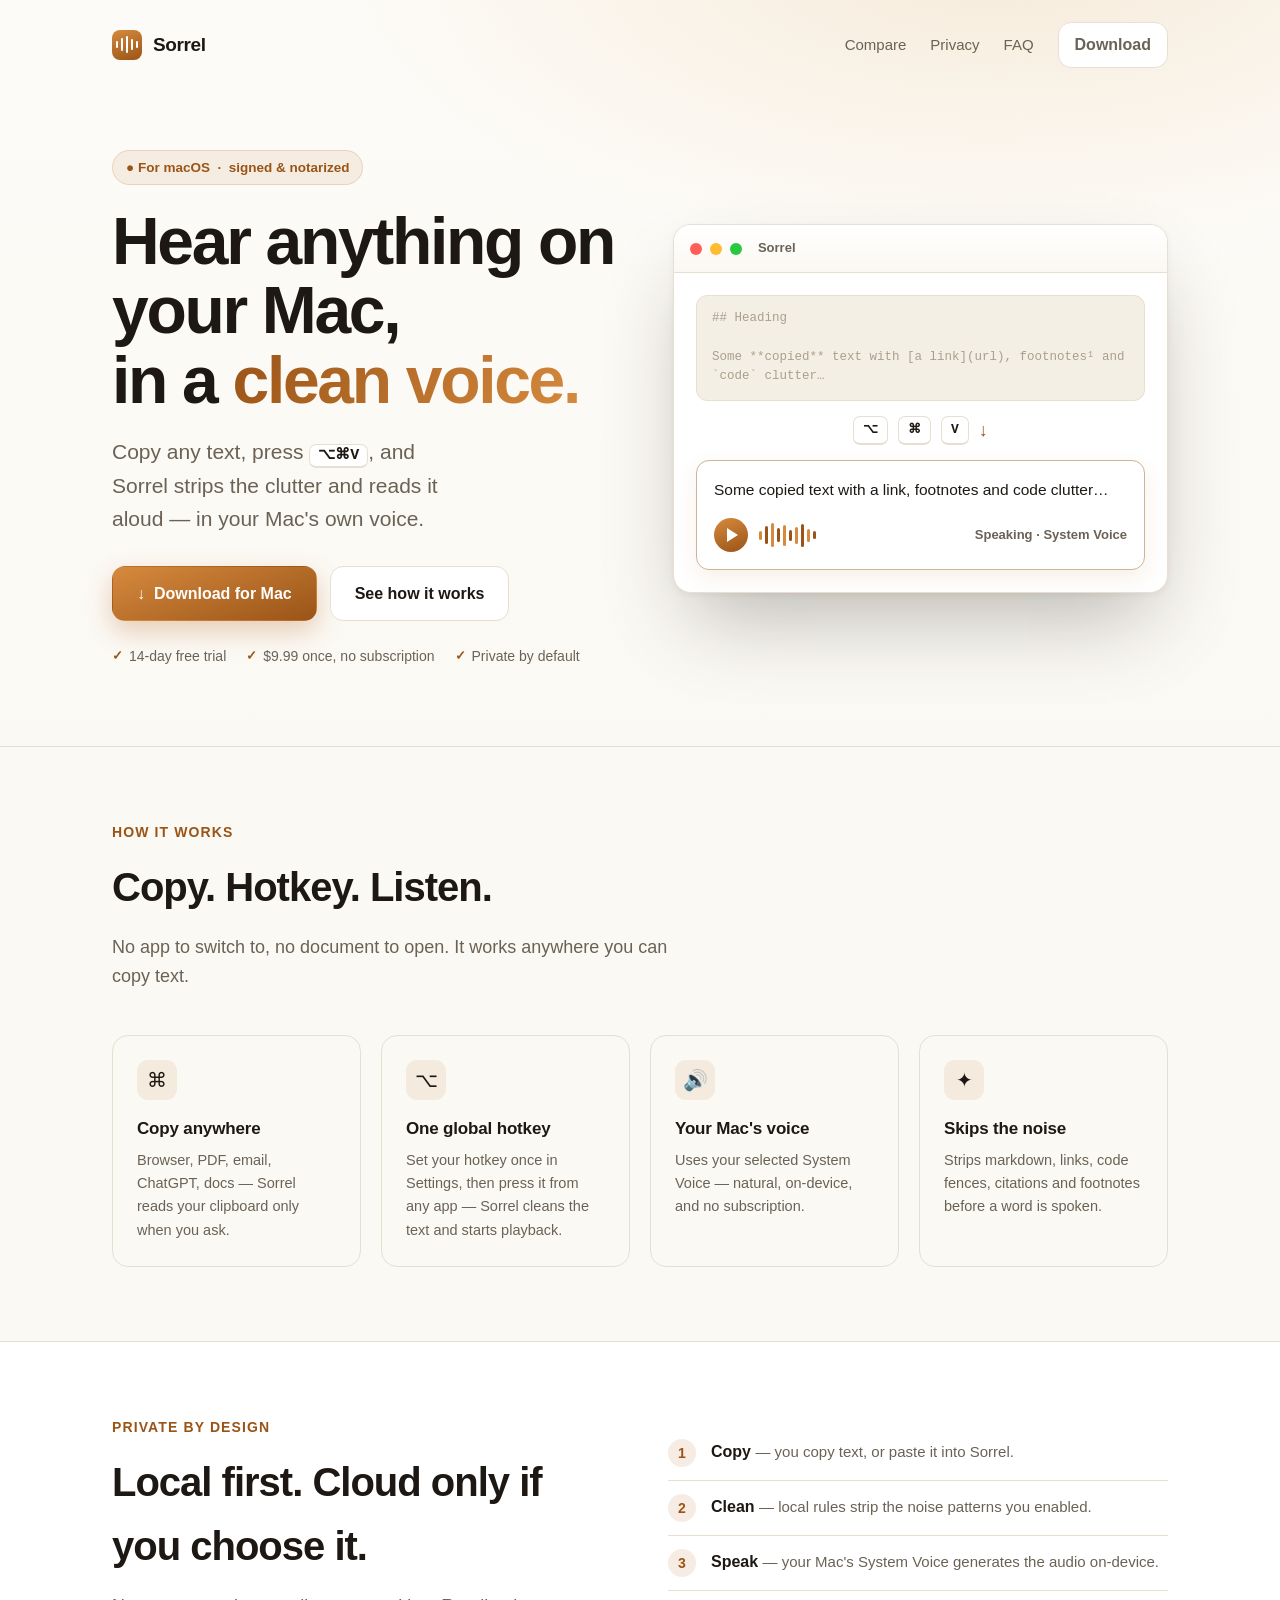
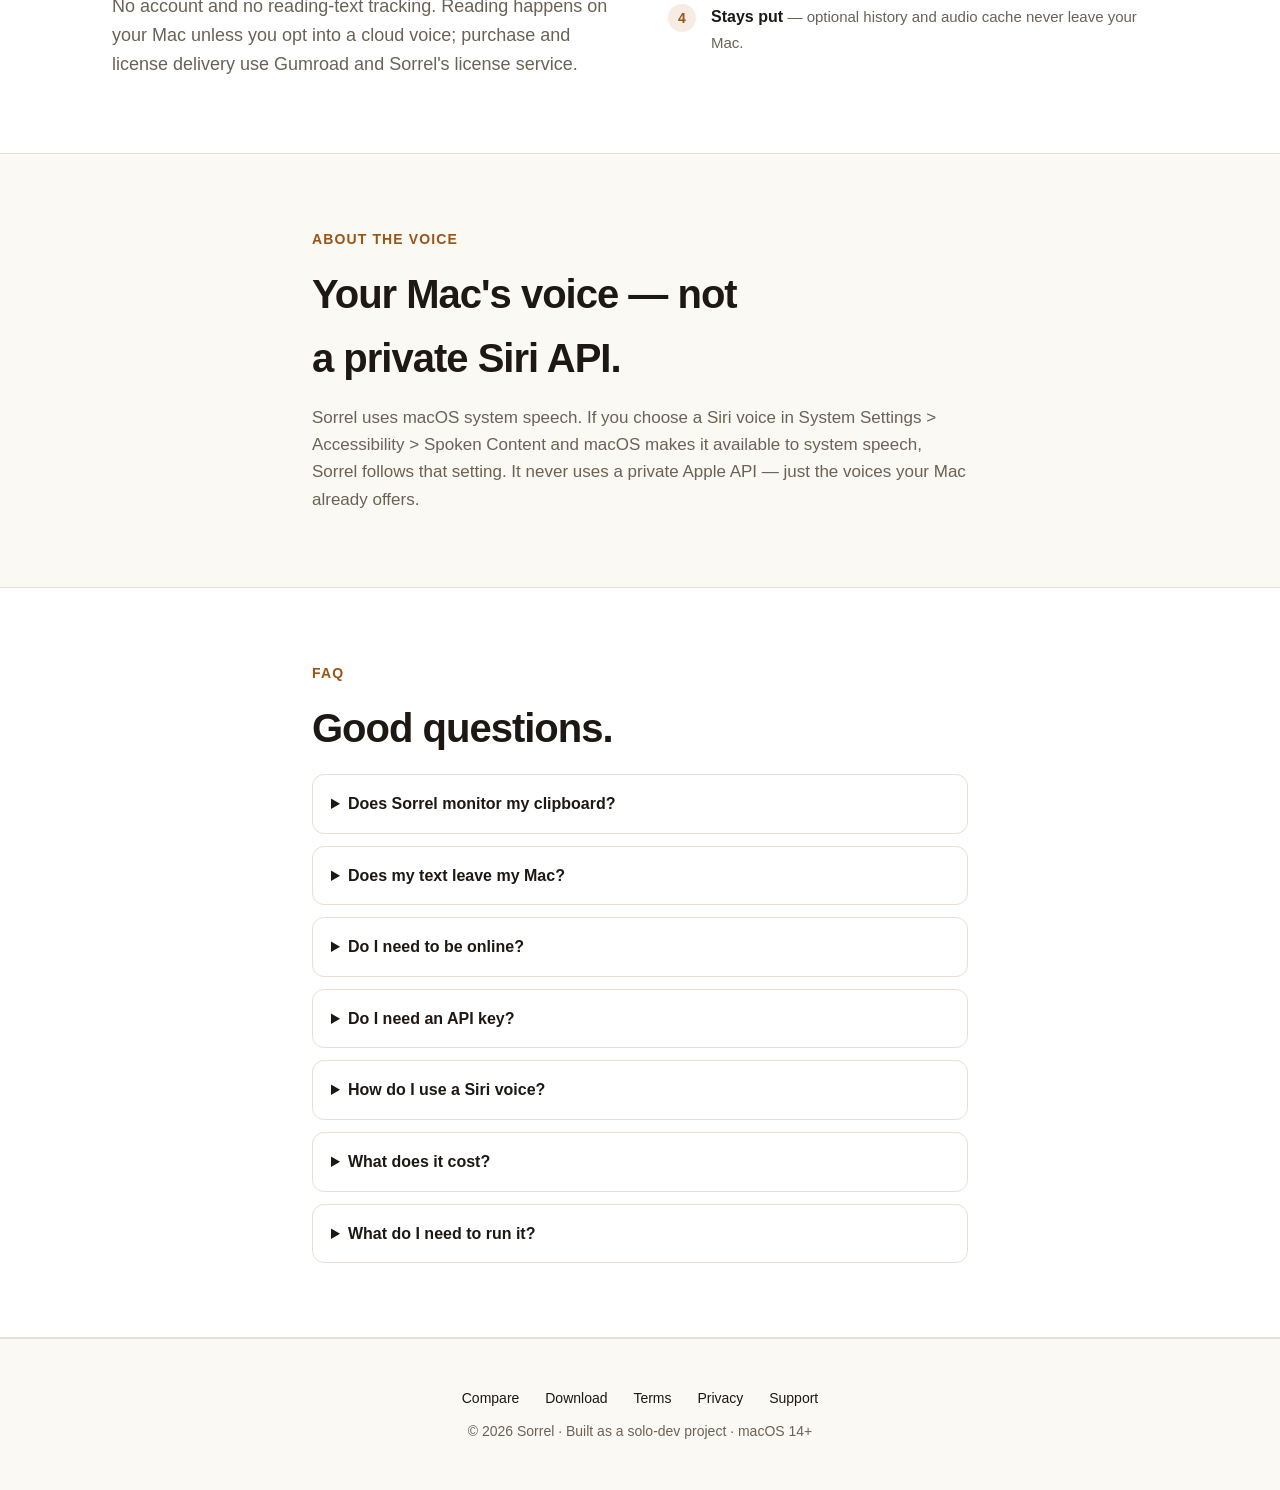
==== commit 5135015a: "Sync landing page + share image" ====
--- a/index.html
+++ b/index.html
@@ -3,7 +3,7 @@
   <meta charset="UTF-8" />
   <meta name="viewport" content="width=device-width, initial-scale=1" />
   <title>Sorrel — Hear copied text in your Mac's System Voice</title>
-  <meta name="description" content="Copy text anywhere on Mac, press Option-Command-V, and Sorrel strips the clutter before reading it aloud in your Mac's own voice. Free for 14 days, then $9.99 once — no subscription, fully private." />
+  <meta name="description" content="Copy text anywhere on Mac, press Option-Command-V, and Sorrel strips the clutter before reading it aloud in your Mac's own voice. Free for 14 days, then $9.99 once — no subscription, private by default." />
   <meta name="color-scheme" content="light" />
   <link rel="canonical" href="https://sorrelreader.com/" />
   <meta property="og:type" content="website" />
@@ -13,13 +13,13 @@
   <meta property="og:image" content="https://sorrelreader.com/og-image.png" />
   <meta name="twitter:card" content="summary_large_image" />
   <meta name="twitter:title" content="Sorrel — Hear copied text in your Mac's System Voice" />
-  <meta name="twitter:description" content="Press ⌥⌘V and Sorrel reads any copied text aloud — clutter stripped. $9.99 once, no subscription, fully private." />
+  <meta name="twitter:description" content="Press ⌥⌘V and Sorrel reads any copied text aloud — clutter stripped. $9.99 once, no subscription, private by default." />
   <meta name="twitter:image" content="https://sorrelreader.com/og-image.png" />
   <link rel="icon" href="data:image/svg+xml,%3Csvg xmlns='http://www.w3.org/2000/svg' viewBox='0 0 32 32'%3E%3Crect width='32' height='32' rx='8' fill='%23b5651f'/%3E%3Cg fill='none' stroke='white' stroke-width='2.4' stroke-linecap='round'%3E%3Cpath d='M11 13v6'/%3E%3Cpath d='M16 9v14'/%3E%3Cpath d='M21 12v8'/%3E%3C/g%3E%3C/svg%3E" />
 <style>
   :root{
     --bg:#fbf9f4;--surface:#ffffff;--surface-2:#f4efe5;--ink:#1d1813;--muted:#6b6256;
-    --border:#e7e0d2;--accent:#b5651f;--accent-2:#d68a3e;--accent-ink:#fff;
+    --border:#e7e0d2;--accent:#9a5417;--accent-2:#d68a3e;--accent-ink:#fff;
     --font:-apple-system,BlinkMacSystemFont,"SF Pro Display","Segoe UI",Roboto,Helvetica,Arial,sans-serif;
     --mono:ui-monospace,"SF Mono",Menlo,monospace;--maxw:1120px;
   }
@@ -119,7 +119,8 @@
       <nav>
         <a class="brand" href="/"><span class="ico"><span><i></i><i></i><i></i><i></i><i></i></span></span>Sorrel</a>
         <div class="nav-links">
-          <a class="hidem" href="https://gist.github.com/CodeMonkeyDonkey/fe27798dce836ddfe4295ffdc6417165">Privacy</a>
+          <a class="hidem" href="/compare/">Compare</a>
+          <a class="hidem" href="/privacy/">Privacy</a>
           <a class="hidem" href="#faq">FAQ</a>
           <a class="btn btn-ghost" style="padding:9px 16px" href="https://github.com/CodeMonkeyDonkey/sorrel-app/releases/latest/download/Sorrel.dmg">Download</a>
         </div>
@@ -133,7 +134,7 @@
             <a class="btn btn-primary" href="https://github.com/CodeMonkeyDonkey/sorrel-app/releases/latest/download/Sorrel.dmg">↓&nbsp; Download for Mac</a>
             <a class="btn btn-ghost" href="#how">See how it works</a>
           </div>
-          <div class="trust"><span class="ti"><b>✓</b> 14-day free trial</span><span class="ti"><b>✓</b> $9.99 once, no subscription</span><span class="ti"><b>✓</b> 100% private</span></div>
+          <div class="trust"><span class="ti"><b>✓</b> 14-day free trial</span><span class="ti"><b>✓</b> $9.99 once, no subscription</span><span class="ti"><b>✓</b> Private by default</span></div>
         </div>
         <div class="app">
           <div class="titlebar"><span class="tl r"></span><span class="tl y"></span><span class="tl g"></span><span class="t">Sorrel</span></div>
@@ -162,7 +163,7 @@
         <p class="sub">No app to switch to, no document to open. It works anywhere you can copy text.</p>
         <div class="cards">
           <div class="card"><div class="cico">⌘</div><h3>Copy anywhere</h3><p>Browser, PDF, email, ChatGPT, docs — Sorrel reads your clipboard only when you ask.</p></div>
-          <div class="card"><div class="cico">⌥</div><h3>One global hotkey</h3><p>Press ⌥⌘V from any app. Sorrel opens, cleans the text, and starts playback.</p></div>
+          <div class="card"><div class="cico">⌥</div><h3>One global hotkey</h3><p>Set your hotkey once in Settings, then press it from any app — Sorrel cleans the text and starts playback.</p></div>
           <div class="card"><div class="cico">🔊</div><h3>Your Mac's voice</h3><p>Uses your selected System Voice — natural, on-device, and no subscription.</p></div>
           <div class="card"><div class="cico">✦</div><h3>Skips the noise</h3><p>Strips markdown, links, code fences, citations and footnotes before a word is spoken.</p></div>
         </div>
@@ -175,7 +176,7 @@
           <div>
             <div class="kicker">Private by design</div>
             <h2>Local first. Cloud only if you choose it.</h2>
-            <p class="sub">No analytics, no tracking, no account. Everything happens on your Mac unless you opt into a cloud voice.</p>
+            <p class="sub">No account and no reading-text tracking. Reading happens on your Mac unless you opt into a cloud voice; purchase and license delivery use Gumroad and Sorrel's license service.</p>
           </div>
           <div class="priv"><ol>
             <li><div><b>Copy</b> <span>— you copy text, or paste it into Sorrel.</span></div></li>
@@ -201,8 +202,10 @@
         <h2>Good questions.</h2>
         <details><summary>Does Sorrel monitor my clipboard?</summary><p>No. It reads the clipboard only when you press the hotkey, paste, or invoke a command — never in the background.</p></details>
         <details><summary>Does my text leave my Mac?</summary><p>Not for System Voice playback — everything stays on-device. Only if you opt into a cloud voice does the filtered text get sent to that provider over HTTPS, using your own key.</p></details>
+        <details><summary>Do I need to be online?</summary><p>You need internet to download Sorrel, buy a license, receive or recover a key, or use optional cloud voices. After activation, System Voice playback and license verification work offline.</p></details>
         <details><summary>Do I need an API key?</summary><p>No. API keys are only for the optional advanced cloud voices. The built-in System Voices need nothing.</p></details>
-        <details><summary>What does it cost?</summary><p>Free for 14 days, then $9.99 once — a one-time purchase, no subscription, yours forever on every Mac you own.</p></details>
+        <details><summary>How do I use a Siri voice?</summary><p>Open System Settings &gt; Accessibility &gt; Read &amp; Speak (Spoken Content on older macOS), open System Voice, choose any voice named Siri, and wait for it to finish downloading. If Siri is not listed, click the ⓘ next to System Voice to download one first.</p></details>
+        <details><summary>What does it cost?</summary><p>Free for 14 days, then $9.99 once — a one-time purchase, no subscription, yours to keep on every Mac you own.</p></details>
         <details><summary>What do I need to run it?</summary><p>A Mac running macOS 14 (Sonoma) or later. Sorrel is signed and notarized by Apple, so it opens cleanly.</p></details>
       </div>
     </section>
@@ -211,8 +214,10 @@
   <footer>
     <div class="wrap">
       <div class="flinks">
+        <a href="/compare/">Compare</a>
         <a href="https://github.com/CodeMonkeyDonkey/sorrel-app/releases/latest/download/Sorrel.dmg">Download</a>
-        <a href="https://gist.github.com/CodeMonkeyDonkey/fe27798dce836ddfe4295ffdc6417165">Privacy</a>
+        <a href="/terms/">Terms</a>
+        <a href="/privacy/">Privacy</a>
         <a href="mailto:me@julyskyfly.com">Support</a>
       </div>
       © 2026 Sorrel · Built as a solo-dev project · macOS 14+
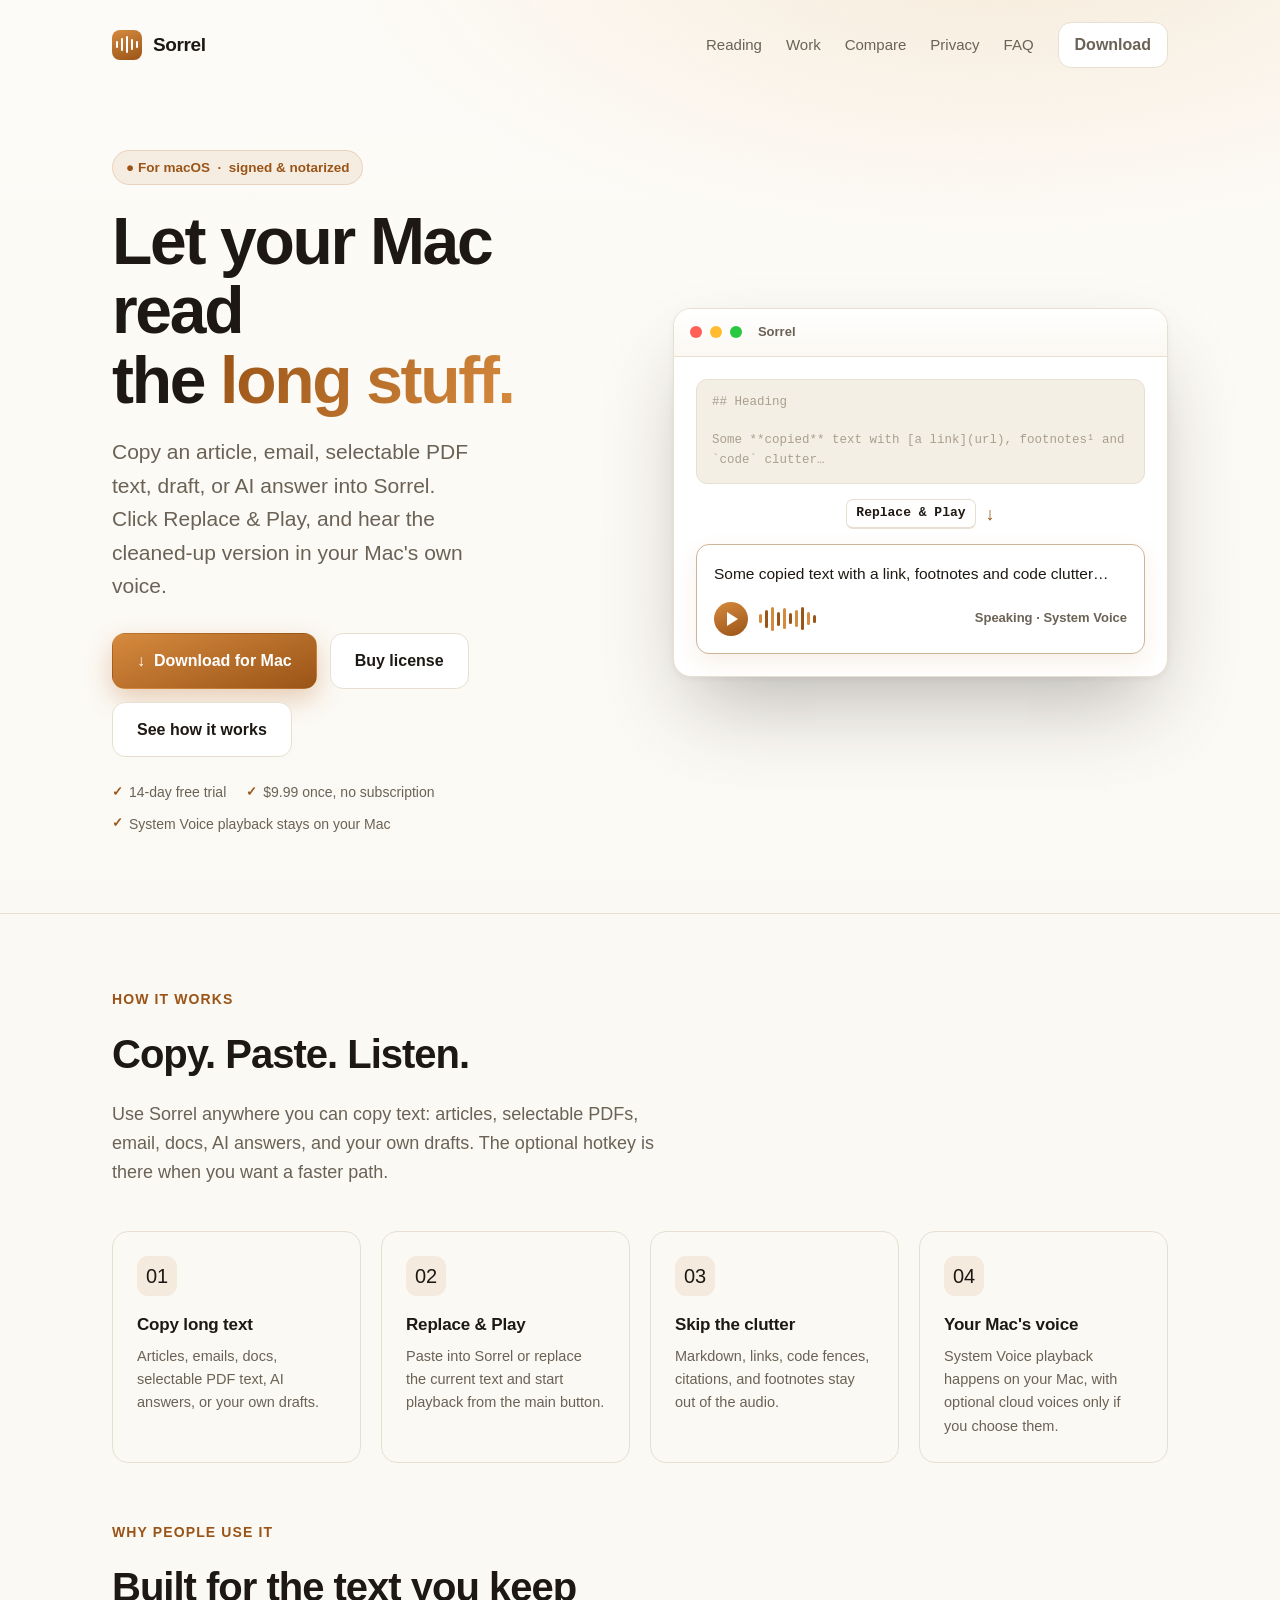
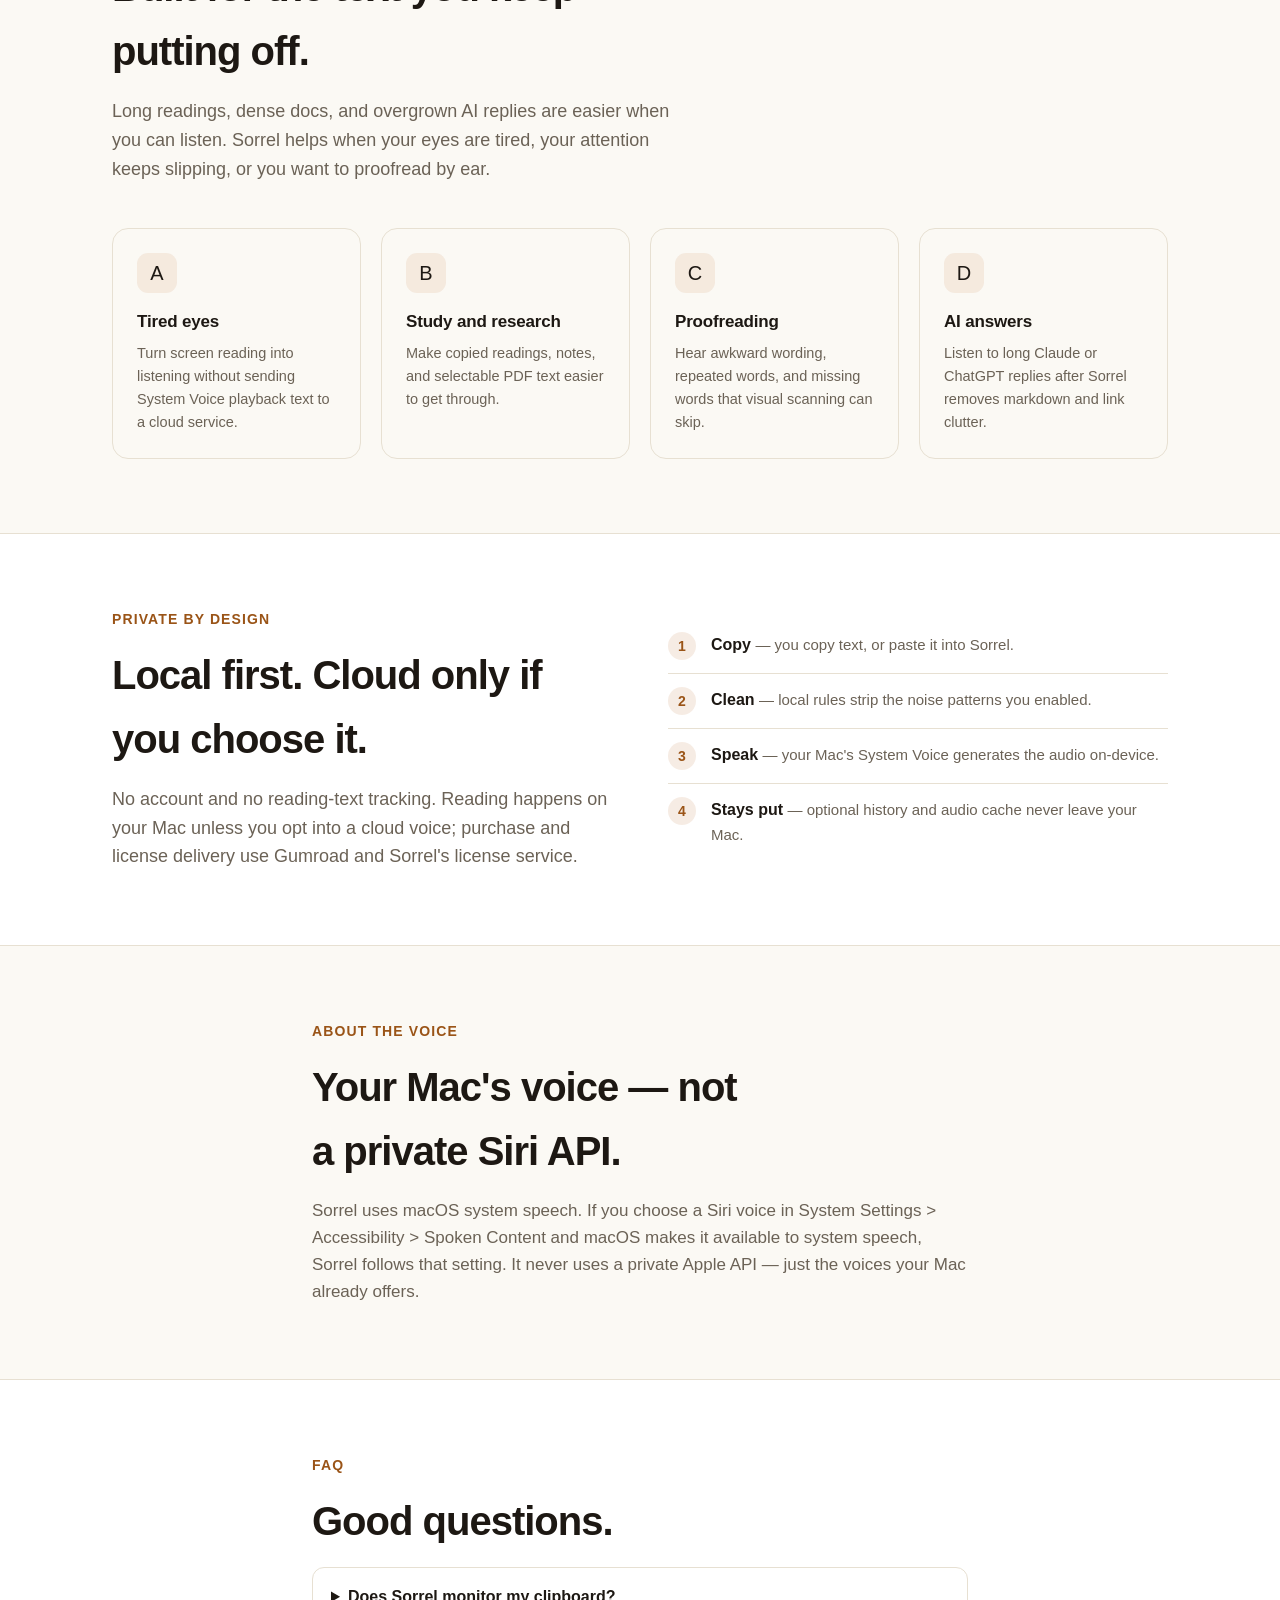
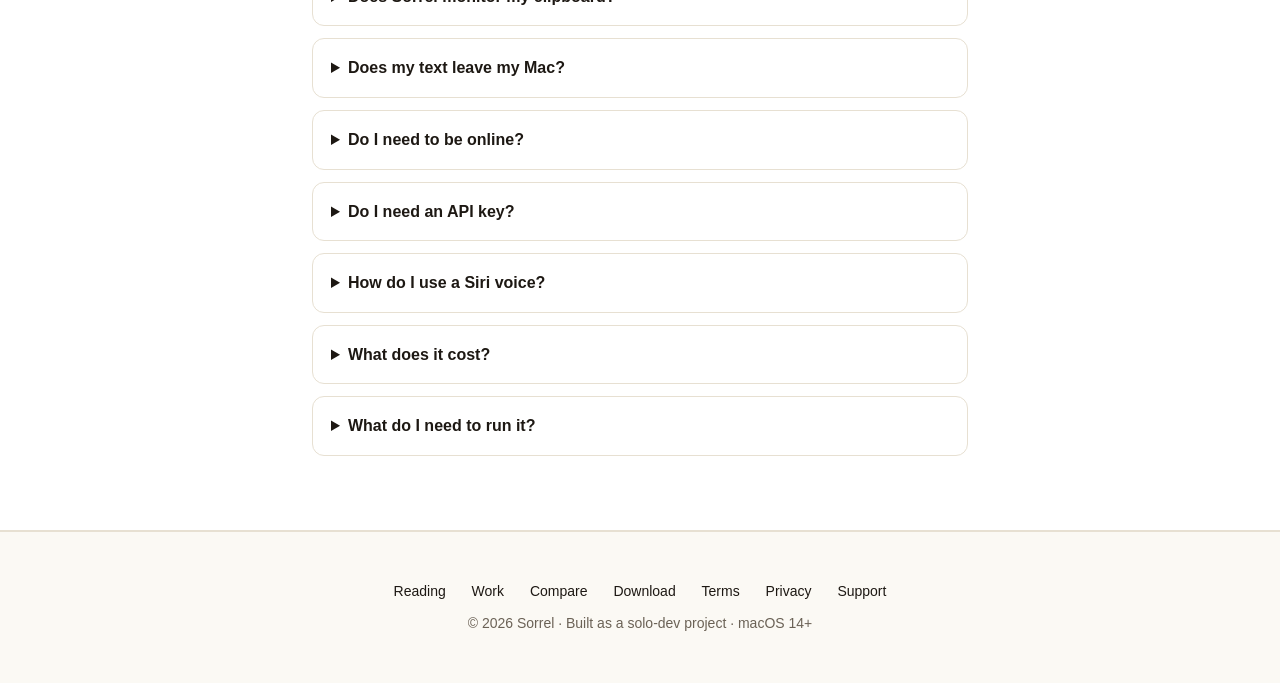
==== commit 334c6903: "Sync landing page + share image" ====
--- a/index.html
+++ b/index.html
@@ -2,18 +2,18 @@
 <html lang="en"><head>
   <meta charset="UTF-8" />
   <meta name="viewport" content="width=device-width, initial-scale=1" />
-  <title>Sorrel — Hear copied text in your Mac's System Voice</title>
-  <meta name="description" content="Copy text anywhere on Mac, press Option-Command-V, and Sorrel strips the clutter before reading it aloud in your Mac's own voice. Free for 14 days, then $9.99 once — no subscription, private by default." />
+  <title>Sorrel — Private Mac read-aloud for long, messy text</title>
+  <meta name="description" content="Paste long copied text into Sorrel, and it cleans the clutter before reading it aloud in your Mac's own voice. Free for 14 days, then $9.99 once — no subscription, private by default." />
   <meta name="color-scheme" content="light" />
   <link rel="canonical" href="https://sorrelreader.com/" />
   <meta property="og:type" content="website" />
   <meta property="og:url" content="https://sorrelreader.com/" />
-  <meta property="og:title" content="Sorrel — Hear copied text in your Mac's System Voice" />
-  <meta property="og:description" content="Copy any text on Mac, press ⌥⌘V, and Sorrel reads it aloud — clutter stripped. Free for 14 days, then $9.99 once, no subscription." />
+  <meta property="og:title" content="Sorrel — Private Mac read-aloud for long, messy text" />
+  <meta property="og:description" content="A private Mac reader for long articles, emails, drafts, selectable PDF text, and AI answers. Copy, paste, listen — clutter stripped." />
   <meta property="og:image" content="https://sorrelreader.com/og-image.png" />
   <meta name="twitter:card" content="summary_large_image" />
-  <meta name="twitter:title" content="Sorrel — Hear copied text in your Mac's System Voice" />
-  <meta name="twitter:description" content="Press ⌥⌘V and Sorrel reads any copied text aloud — clutter stripped. $9.99 once, no subscription, private by default." />
+  <meta name="twitter:title" content="Sorrel — Private Mac read-aloud for long, messy text" />
+  <meta name="twitter:description" content="Paste long copied text into Sorrel and hear the cleaned-up version in your Mac's own voice. $9.99 once, no subscription." />
   <meta name="twitter:image" content="https://sorrelreader.com/og-image.png" />
   <link rel="icon" href="data:image/svg+xml,%3Csvg xmlns='http://www.w3.org/2000/svg' viewBox='0 0 32 32'%3E%3Crect width='32' height='32' rx='8' fill='%23b5651f'/%3E%3Cg fill='none' stroke='white' stroke-width='2.4' stroke-linecap='round'%3E%3Cpath d='M11 13v6'/%3E%3Cpath d='M16 9v14'/%3E%3Cpath d='M21 12v8'/%3E%3C/g%3E%3C/svg%3E" />
 <style>
@@ -64,7 +64,7 @@
   .app-body{padding:22px;}
   .src{font-family:var(--mono);font-size:12.5px;color:#a99f8d;background:var(--surface-2);border:1px solid var(--border);border-radius:11px;padding:13px 15px;line-height:1.55;}
   .flowrow{display:flex;align-items:center;justify-content:center;gap:10px;margin:15px 0;}
-  .flowrow kbd{font-family:var(--mono);font-size:13px;font-weight:700;background:#fff;border:1px solid var(--border);border-bottom-width:2px;border-radius:7px;padding:3px 9px;}
+  .flowrow kbd,.flowrow .pill{font-family:var(--mono);font-size:13px;font-weight:700;background:#fff;border:1px solid var(--border);border-bottom-width:2px;border-radius:7px;padding:3px 9px;}
   .flowrow .arr{color:var(--accent);font-size:18px;}
   .clean{background:#fff;border:1.5px solid color-mix(in srgb,var(--accent) 32%,var(--border));border-radius:13px;padding:17px;box-shadow:0 8px 22px rgba(181,101,31,.10);}
   .clean p{font-size:15.5px;color:var(--ink);margin-bottom:15px;}
@@ -86,6 +86,8 @@
   .card .cico{width:40px;height:40px;border-radius:11px;background:rgba(181,101,31,.10);display:flex;align-items:center;justify-content:center;font-size:20px;margin-bottom:15px;}
   .card h3{font-size:17px;letter-spacing:-.01em;margin-bottom:7px;}
   .card p{font-size:14.5px;color:var(--muted);}
+  .usecase-head{margin-top:58px;}
+  .usecase-head h2{max-width:22ch;}
 
   .two{display:grid;grid-template-columns:1fr 1fr;gap:56px;align-items:center;}
   .priv ol{list-style:none;counter-reset:s;}
@@ -119,6 +121,8 @@
       <nav>
         <a class="brand" href="/"><span class="ico"><span><i></i><i></i><i></i><i></i><i></i></span></span>Sorrel</a>
         <div class="nav-links">
+          <a class="hidem" href="/for-reading/">Reading</a>
+          <a class="hidem" href="/for-work/">Work</a>
           <a class="hidem" href="/compare/">Compare</a>
           <a class="hidem" href="/privacy/">Privacy</a>
           <a class="hidem" href="#faq">FAQ</a>
@@ -128,19 +132,20 @@
       <div class="hero-grid">
         <div>
           <span class="eyebrow">● For macOS &nbsp;·&nbsp; signed &amp; notarized</span>
-          <h1>Hear anything on your Mac,<br>in a <span class="grad">clean voice.</span></h1>
-          <p class="lede">Copy any text, press <kbd>⌥⌘V</kbd>, and Sorrel strips the clutter and reads it aloud — in your Mac's own voice.</p>
+          <h1>Let your Mac read <br>the <span class="grad">long stuff.</span></h1>
+          <p class="lede">Copy an article, email, selectable PDF text, draft, or AI answer into Sorrel. Click Replace &amp; Play, and hear the cleaned-up version in your Mac's own voice.</p>
           <div class="cta">
             <a class="btn btn-primary" href="https://github.com/CodeMonkeyDonkey/sorrel-app/releases/latest/download/Sorrel.dmg">↓&nbsp; Download for Mac</a>
+            <a class="btn btn-ghost" href="https://skyflyer1.gumroad.com/l/fnpieg">Buy license</a>
             <a class="btn btn-ghost" href="#how">See how it works</a>
           </div>
-          <div class="trust"><span class="ti"><b>✓</b> 14-day free trial</span><span class="ti"><b>✓</b> $9.99 once, no subscription</span><span class="ti"><b>✓</b> Private by default</span></div>
+          <div class="trust"><span class="ti"><b>✓</b> 14-day free trial</span><span class="ti"><b>✓</b> $9.99 once, no subscription</span><span class="ti"><b>✓</b> System Voice playback stays on your Mac</span></div>
         </div>
         <div class="app">
           <div class="titlebar"><span class="tl r"></span><span class="tl y"></span><span class="tl g"></span><span class="t">Sorrel</span></div>
           <div class="app-body">
             <div class="src">## Heading<br><br>Some **copied** text with [a link](url), footnotes¹ and `code` clutter…</div>
-            <div class="flowrow"><kbd>⌥</kbd><kbd>⌘</kbd><kbd>V</kbd><span class="arr">↓</span></div>
+            <div class="flowrow"><span class="pill">Replace &amp; Play</span><span class="arr">↓</span></div>
             <div class="clean">
               <p>Some copied text with a link, footnotes and code clutter…</p>
               <div class="player">
@@ -159,13 +164,25 @@
     <section class="section">
       <div class="wrap">
         <div class="kicker">How it works</div>
-        <h2>Copy. Hotkey. Listen.</h2>
-        <p class="sub">No app to switch to, no document to open. It works anywhere you can copy text.</p>
+        <h2>Copy. Paste. Listen.</h2>
+        <p class="sub">Use Sorrel anywhere you can copy text: articles, selectable PDFs, email, docs, AI answers, and your own drafts. The optional hotkey is there when you want a faster path.</p>
         <div class="cards">
-          <div class="card"><div class="cico">⌘</div><h3>Copy anywhere</h3><p>Browser, PDF, email, ChatGPT, docs — Sorrel reads your clipboard only when you ask.</p></div>
-          <div class="card"><div class="cico">⌥</div><h3>One global hotkey</h3><p>Set your hotkey once in Settings, then press it from any app — Sorrel cleans the text and starts playback.</p></div>
-          <div class="card"><div class="cico">🔊</div><h3>Your Mac's voice</h3><p>Uses your selected System Voice — natural, on-device, and no subscription.</p></div>
-          <div class="card"><div class="cico">✦</div><h3>Skips the noise</h3><p>Strips markdown, links, code fences, citations and footnotes before a word is spoken.</p></div>
+          <div class="card"><div class="cico">01</div><h3>Copy long text</h3><p>Articles, emails, docs, selectable PDF text, AI answers, or your own drafts.</p></div>
+          <div class="card"><div class="cico">02</div><h3>Replace &amp; Play</h3><p>Paste into Sorrel or replace the current text and start playback from the main button.</p></div>
+          <div class="card"><div class="cico">03</div><h3>Skip the clutter</h3><p>Markdown, links, code fences, citations, and footnotes stay out of the audio.</p></div>
+          <div class="card"><div class="cico">04</div><h3>Your Mac's voice</h3><p>System Voice playback happens on your Mac, with optional cloud voices only if you choose them.</p></div>
+        </div>
+
+        <div class="usecase-head">
+          <div class="kicker">Why people use it</div>
+          <h2>Built for the text you keep putting off.</h2>
+          <p class="sub">Long readings, dense docs, and overgrown AI replies are easier when you can listen. Sorrel helps when your eyes are tired, your attention keeps slipping, or you want to proofread by ear.</p>
+        </div>
+        <div class="cards">
+          <div class="card"><div class="cico">A</div><h3>Tired eyes</h3><p>Turn screen reading into listening without sending System Voice playback text to a cloud service.</p></div>
+          <div class="card"><div class="cico">B</div><h3>Study and research</h3><p>Make copied readings, notes, and selectable PDF text easier to get through.</p></div>
+          <div class="card"><div class="cico">C</div><h3>Proofreading</h3><p>Hear awkward wording, repeated words, and missing words that visual scanning can skip.</p></div>
+          <div class="card"><div class="cico">D</div><h3>AI answers</h3><p>Listen to long Claude or ChatGPT replies after Sorrel removes markdown and link clutter.</p></div>
         </div>
       </div>
     </section>
@@ -200,13 +217,13 @@
       <div class="wrap narrow" id="faq">
         <div class="kicker">FAQ</div>
         <h2>Good questions.</h2>
-        <details><summary>Does Sorrel monitor my clipboard?</summary><p>No. It reads the clipboard only when you press the hotkey, paste, or invoke a command — never in the background.</p></details>
+        <details><summary>Does Sorrel monitor my clipboard?</summary><p>No. It reads the clipboard only when you paste, click Replace &amp; Play, press the optional hotkey, or invoke a command — never in the background.</p></details>
         <details><summary>Does my text leave my Mac?</summary><p>Not for System Voice playback — everything stays on-device. Only if you opt into a cloud voice does the filtered text get sent to that provider over HTTPS, using your own key.</p></details>
         <details><summary>Do I need to be online?</summary><p>You need internet to download Sorrel, buy a license, receive or recover a key, or use optional cloud voices. After activation, System Voice playback and license verification work offline.</p></details>
         <details><summary>Do I need an API key?</summary><p>No. API keys are only for the optional advanced cloud voices. The built-in System Voices need nothing.</p></details>
         <details><summary>How do I use a Siri voice?</summary><p>Open System Settings &gt; Accessibility &gt; Read &amp; Speak (Spoken Content on older macOS), open System Voice, choose any voice named Siri, and wait for it to finish downloading. If Siri is not listed, click the ⓘ next to System Voice to download one first.</p></details>
         <details><summary>What does it cost?</summary><p>Free for 14 days, then $9.99 once — a one-time purchase, no subscription, yours to keep on every Mac you own.</p></details>
-        <details><summary>What do I need to run it?</summary><p>A Mac running macOS 14 (Sonoma) or later. Sorrel is signed and notarized by Apple, so it opens cleanly.</p></details>
+        <details><summary>What do I need to run it?</summary><p>A Mac running macOS 14 (Sonoma) or later. Sorrel ships as a signed and notarized macOS build, so it opens cleanly.</p></details>
       </div>
     </section>
   </main>
@@ -214,6 +231,8 @@
   <footer>
     <div class="wrap">
       <div class="flinks">
+        <a href="/for-reading/">Reading</a>
+        <a href="/for-work/">Work</a>
         <a href="/compare/">Compare</a>
         <a href="https://github.com/CodeMonkeyDonkey/sorrel-app/releases/latest/download/Sorrel.dmg">Download</a>
         <a href="/terms/">Terms</a>
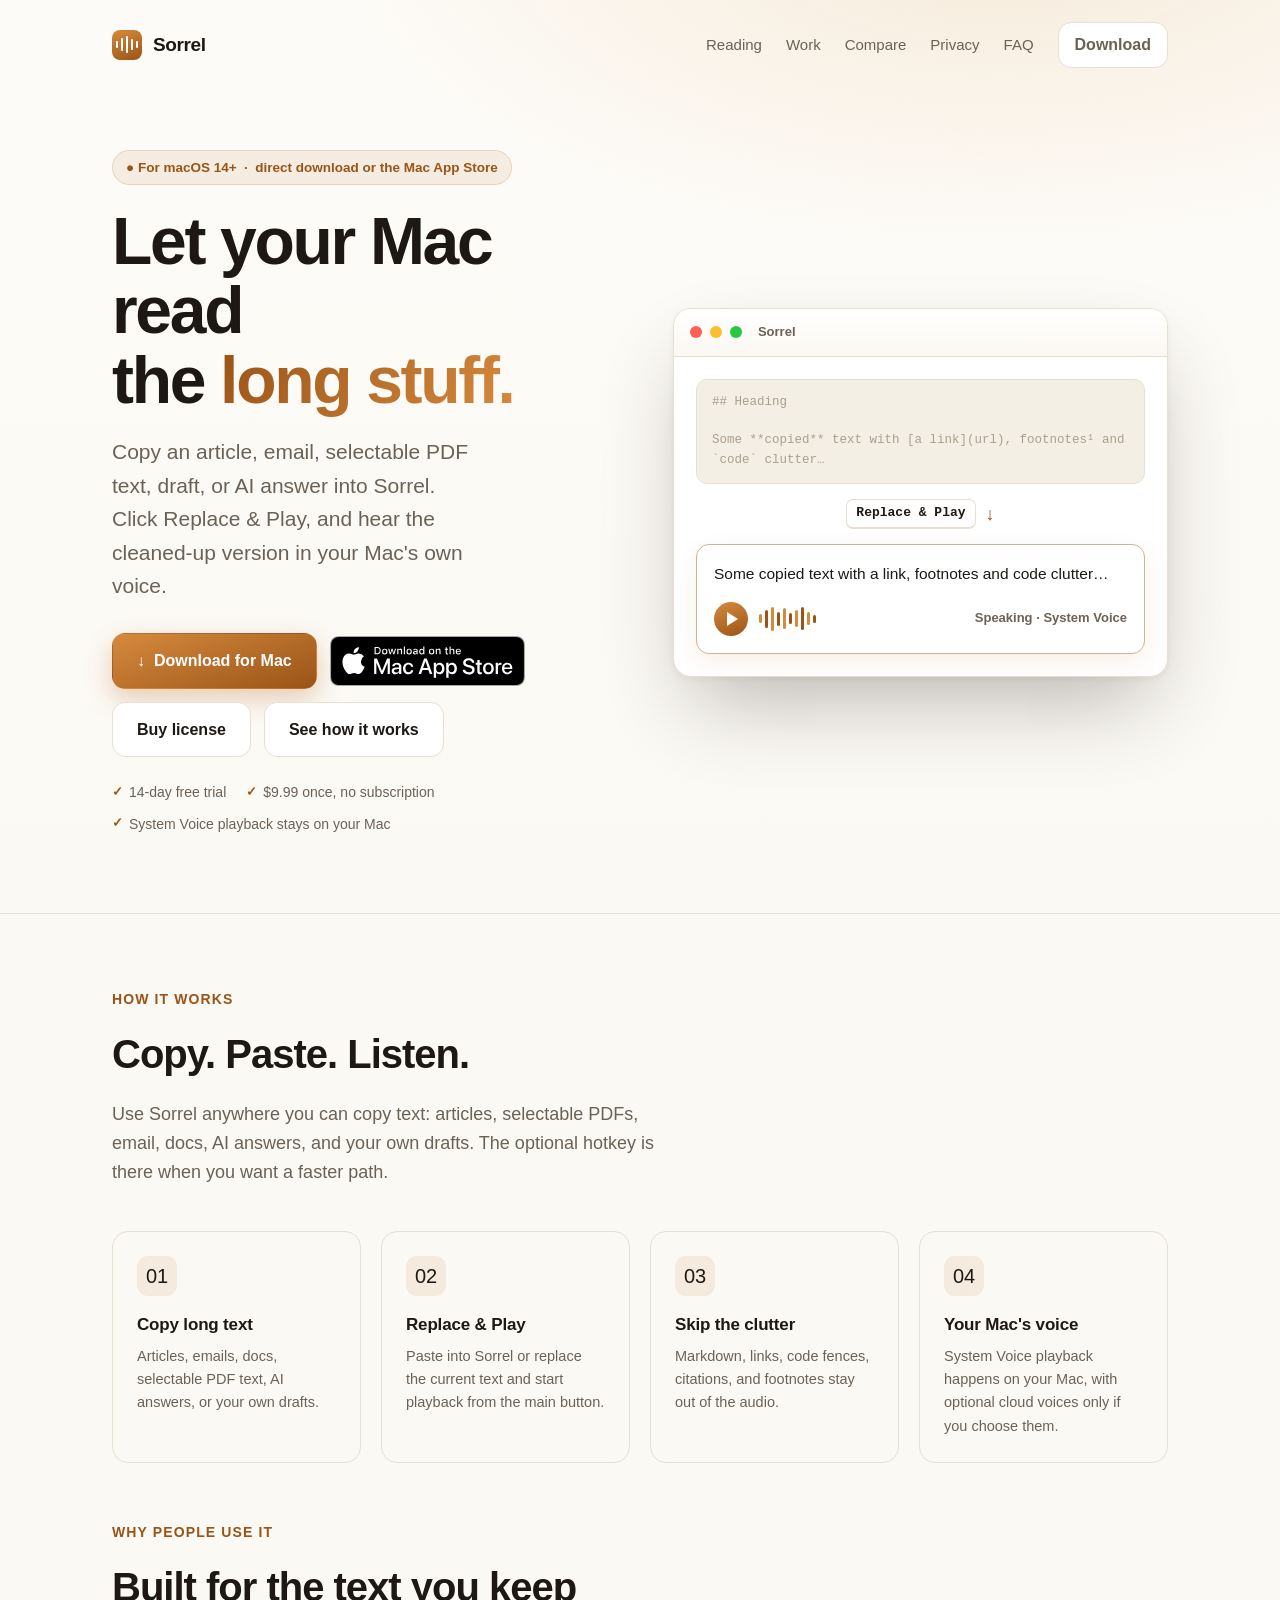
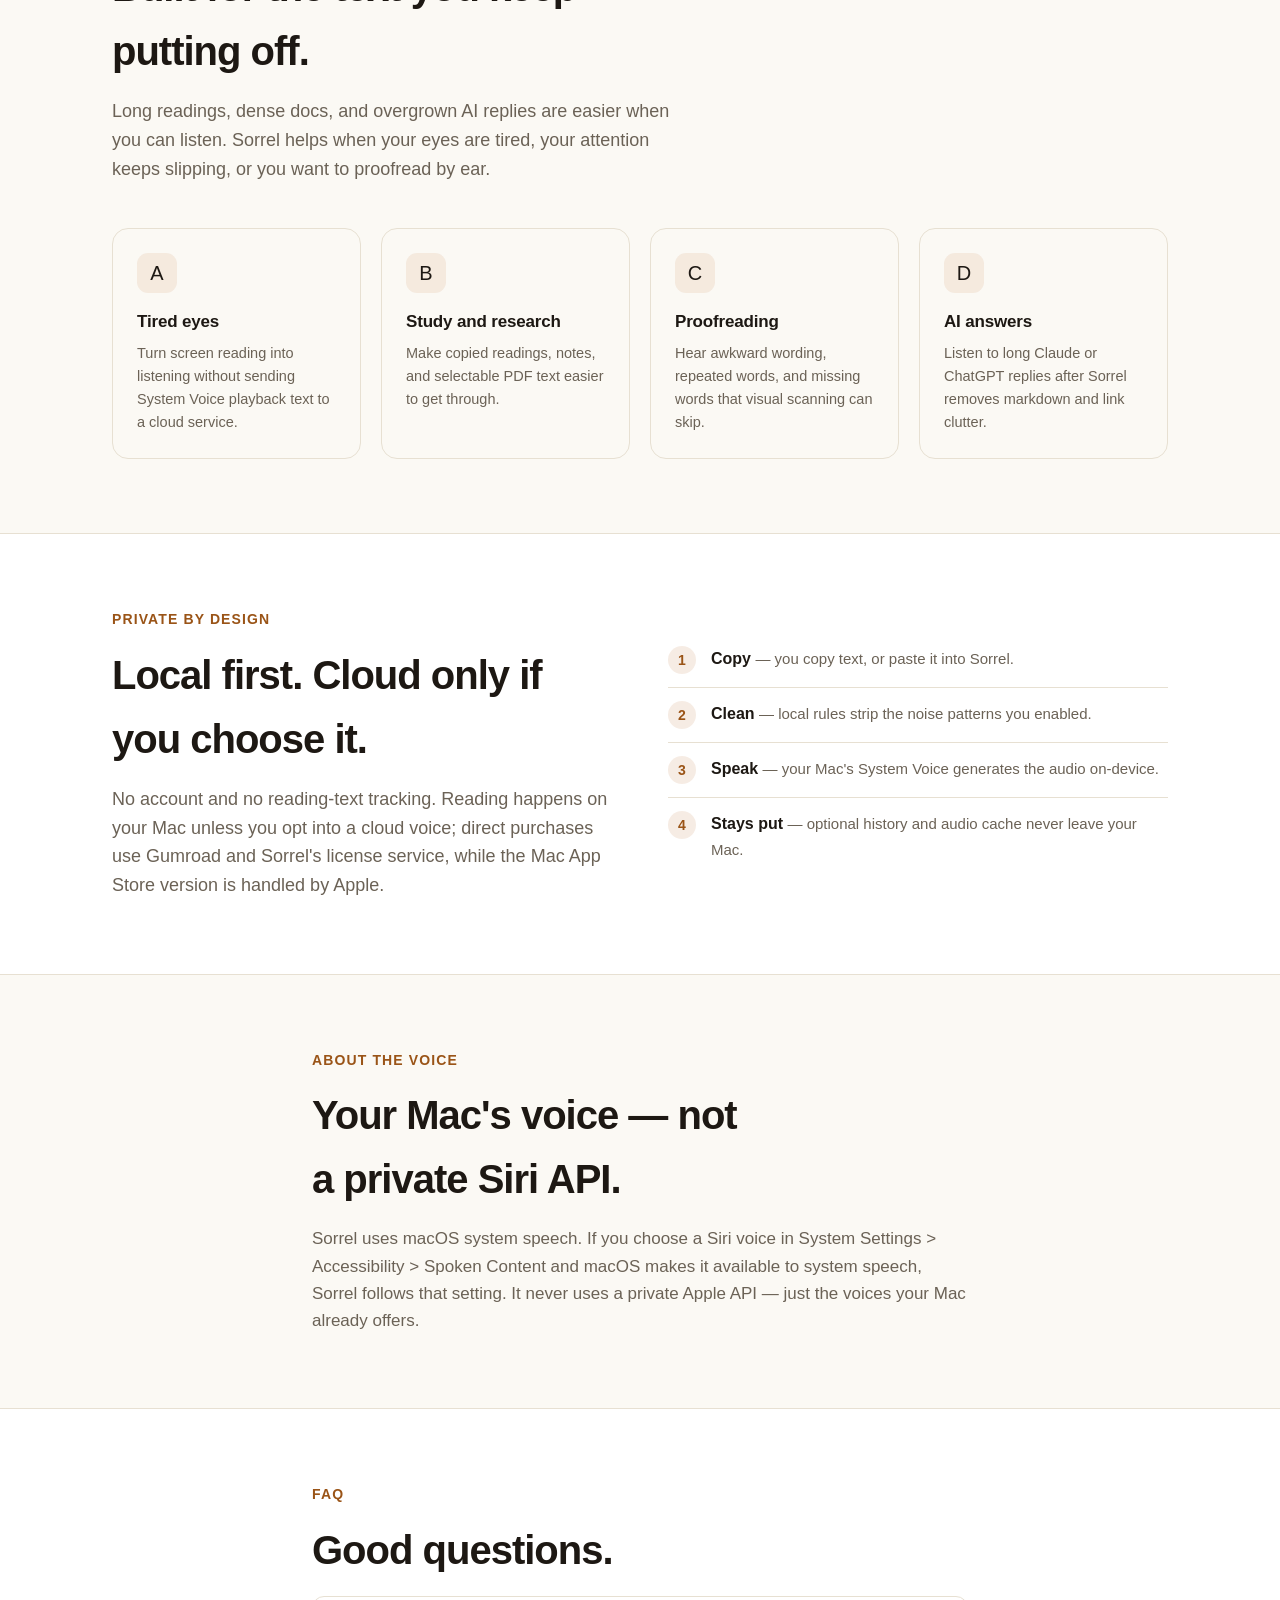
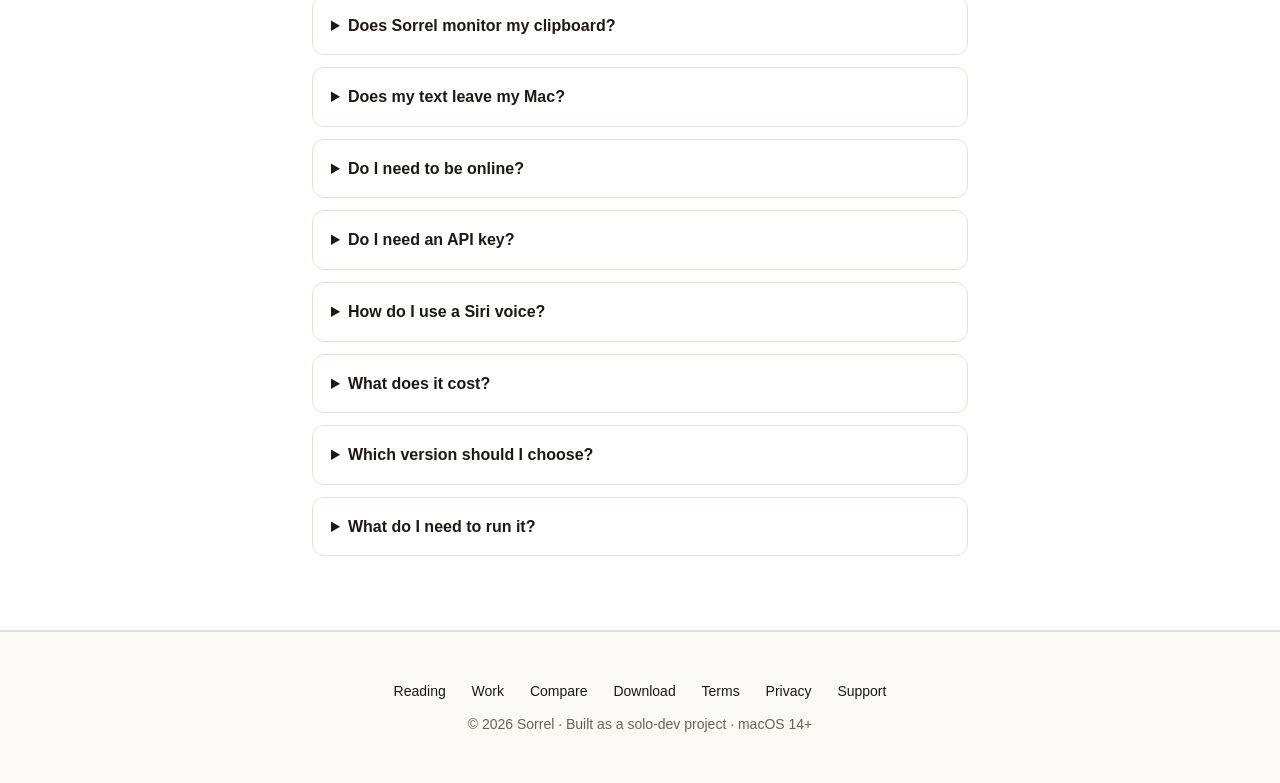
==== commit 95e2f50d: "Sync landing page + share image" ====
--- a/index.html
+++ b/index.html
@@ -126,16 +126,17 @@
           <a class="hidem" href="/compare/">Compare</a>
           <a class="hidem" href="/privacy/">Privacy</a>
           <a class="hidem" href="#faq">FAQ</a>
-          <a class="btn btn-ghost" style="padding:9px 16px" href="https://github.com/CodeMonkeyDonkey/sorrel-app/releases/latest/download/Sorrel.dmg">Download</a>
+          <a class="btn btn-ghost" style="padding:9px 16px" href="/download/">Download</a>
         </div>
       </nav>
       <div class="hero-grid">
         <div>
-          <span class="eyebrow">● For macOS &nbsp;·&nbsp; signed &amp; notarized</span>
+          <span class="eyebrow">● For macOS 14+ &nbsp;·&nbsp; direct download or the Mac App Store</span>
           <h1>Let your Mac read <br>the <span class="grad">long stuff.</span></h1>
           <p class="lede">Copy an article, email, selectable PDF text, draft, or AI answer into Sorrel. Click Replace &amp; Play, and hear the cleaned-up version in your Mac's own voice.</p>
           <div class="cta">
-            <a class="btn btn-primary" href="https://github.com/CodeMonkeyDonkey/sorrel-app/releases/latest/download/Sorrel.dmg">↓&nbsp; Download for Mac</a>
+            <a class="btn btn-primary" href="/download/">↓&nbsp; Download for Mac</a>
+            <a class="badge-mas" href="https://apps.apple.com/app/id6779471802" aria-label="Download Sorrel on the Mac App Store" style="display:inline-flex;align-items:center"><img src="/mac-app-store-badge.svg" alt="Download on the Mac App Store" style="display:block;height:50px;width:auto" /></a>
             <a class="btn btn-ghost" href="https://skyflyer1.gumroad.com/l/fnpieg">Buy license</a>
             <a class="btn btn-ghost" href="#how">See how it works</a>
           </div>
@@ -193,7 +194,7 @@
           <div>
             <div class="kicker">Private by design</div>
             <h2>Local first. Cloud only if you choose it.</h2>
-            <p class="sub">No account and no reading-text tracking. Reading happens on your Mac unless you opt into a cloud voice; purchase and license delivery use Gumroad and Sorrel's license service.</p>
+            <p class="sub">No account and no reading-text tracking. Reading happens on your Mac unless you opt into a cloud voice; direct purchases use Gumroad and Sorrel's license service, while the Mac App Store version is handled by Apple.</p>
           </div>
           <div class="priv"><ol>
             <li><div><b>Copy</b> <span>— you copy text, or paste it into Sorrel.</span></div></li>
@@ -222,8 +223,9 @@
         <details><summary>Do I need to be online?</summary><p>You need internet to download Sorrel, buy a license, receive or recover a key, or use optional cloud voices. After activation, System Voice playback and license verification work offline.</p></details>
         <details><summary>Do I need an API key?</summary><p>No. API keys are only for the optional advanced cloud voices. The built-in System Voices need nothing.</p></details>
         <details><summary>How do I use a Siri voice?</summary><p>Open System Settings &gt; Accessibility &gt; Read &amp; Speak (Spoken Content on older macOS), open System Voice, choose any voice named Siri, and wait for it to finish downloading. If Siri is not listed, click the ⓘ next to System Voice to download one first.</p></details>
-        <details><summary>What does it cost?</summary><p>Free for 14 days, then $9.99 once — a one-time purchase, no subscription, yours to keep on every Mac you own.</p></details>
-        <details><summary>What do I need to run it?</summary><p>A Mac running macOS 14 (Sonoma) or later. Sorrel ships as a signed and notarized macOS build, so it opens cleanly.</p></details>
+        <details><summary>What does it cost?</summary><p>The direct-download version is free for 14 days, then $9.99 once through Gumroad — a one-time purchase, no subscription, yours to keep on every Mac you own. The Mac App Store version is also $9.99 — a free download with a one-time in-app unlock.</p></details>
+        <details><summary>Which version should I choose?</summary><p>Both cost $9.99. Choose the <a href="/download/">direct download</a> if you want the 14-day free trial, already bought from the website, or prefer a standalone license key. Choose the <a href="https://apps.apple.com/app/id6779471802">Mac App Store</a> version if you prefer Apple-managed purchase and App Store updates. Purchases do not transfer between the two stores.</p></details>
+        <details><summary>What do I need to run it?</summary><p>A Mac running macOS 14 (Sonoma) or later. The direct download is a signed and notarized macOS build, so it opens cleanly; the Mac App Store version is delivered and verified by Apple.</p></details>
       </div>
     </section>
   </main>
@@ -234,7 +236,7 @@
         <a href="/for-reading/">Reading</a>
         <a href="/for-work/">Work</a>
         <a href="/compare/">Compare</a>
-        <a href="https://github.com/CodeMonkeyDonkey/sorrel-app/releases/latest/download/Sorrel.dmg">Download</a>
+        <a href="/download/">Download</a>
         <a href="/terms/">Terms</a>
         <a href="/privacy/">Privacy</a>
         <a href="mailto:me@julyskyfly.com">Support</a>
